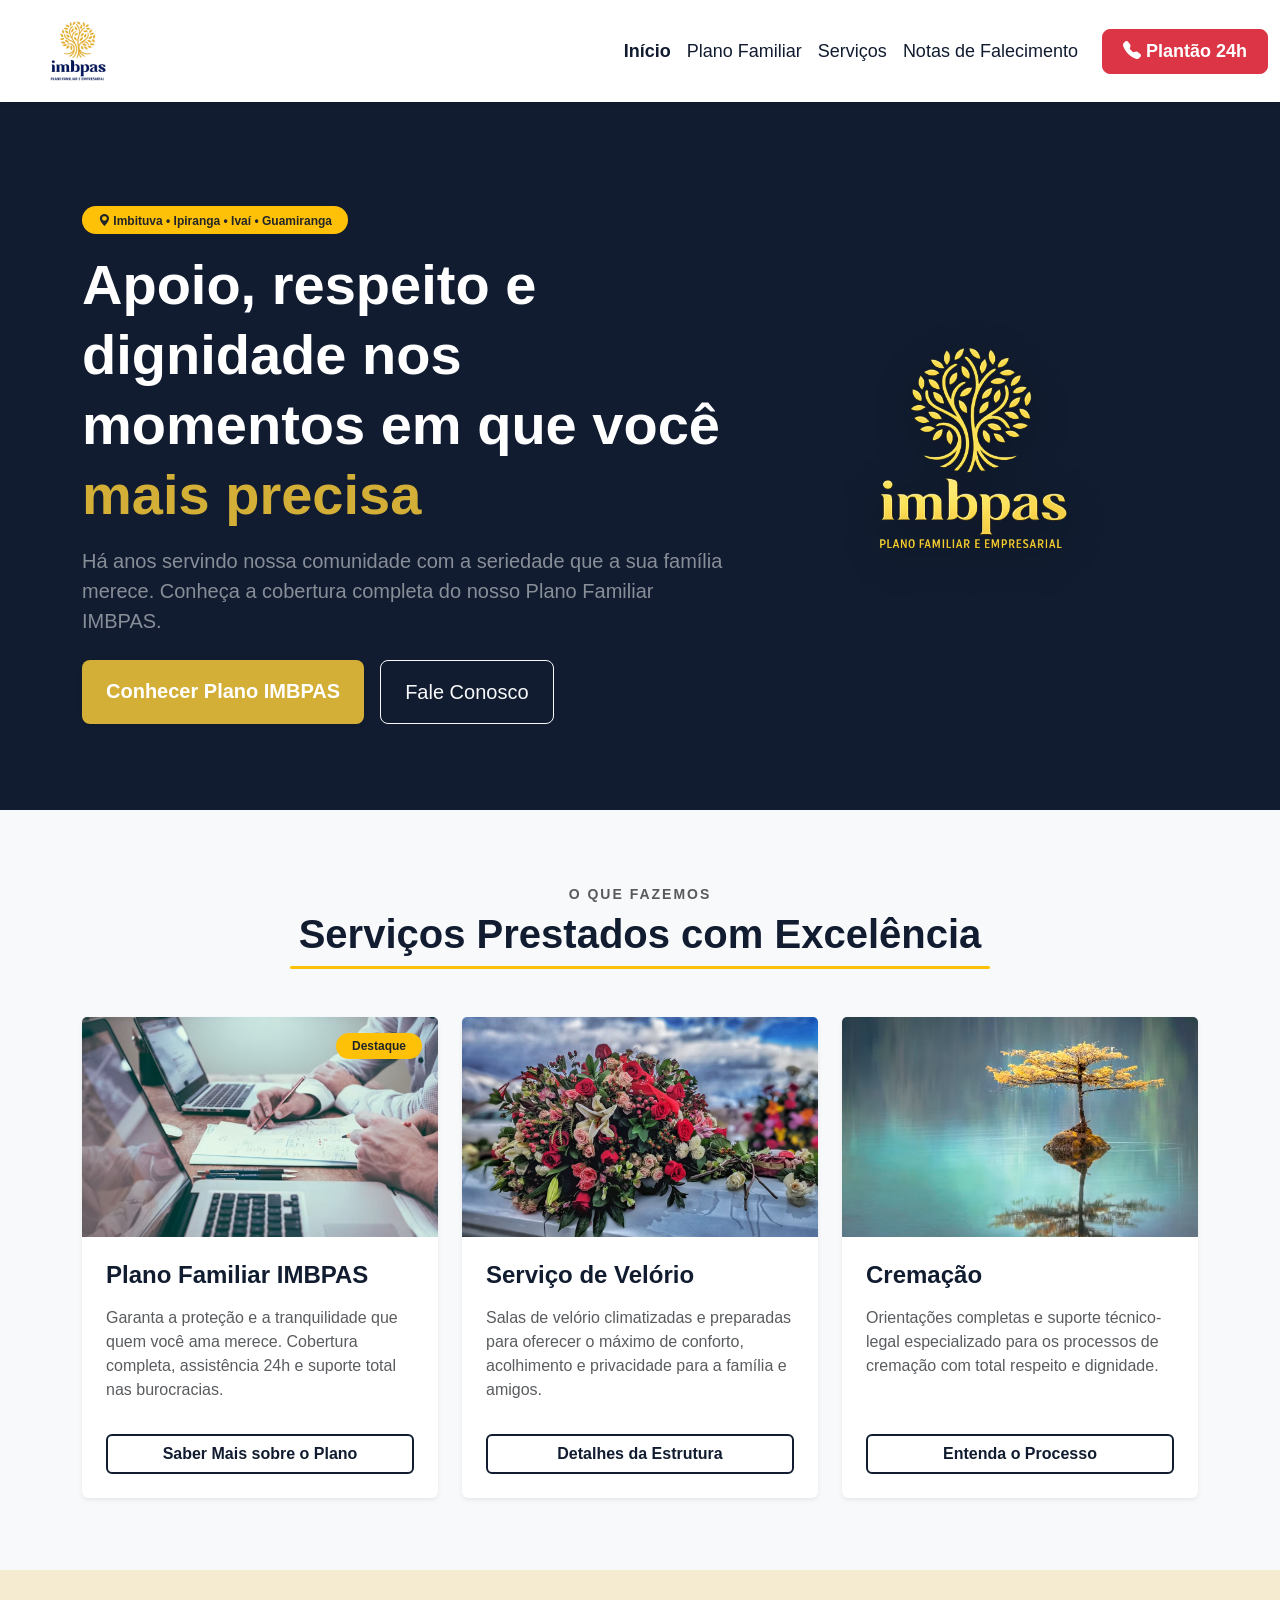
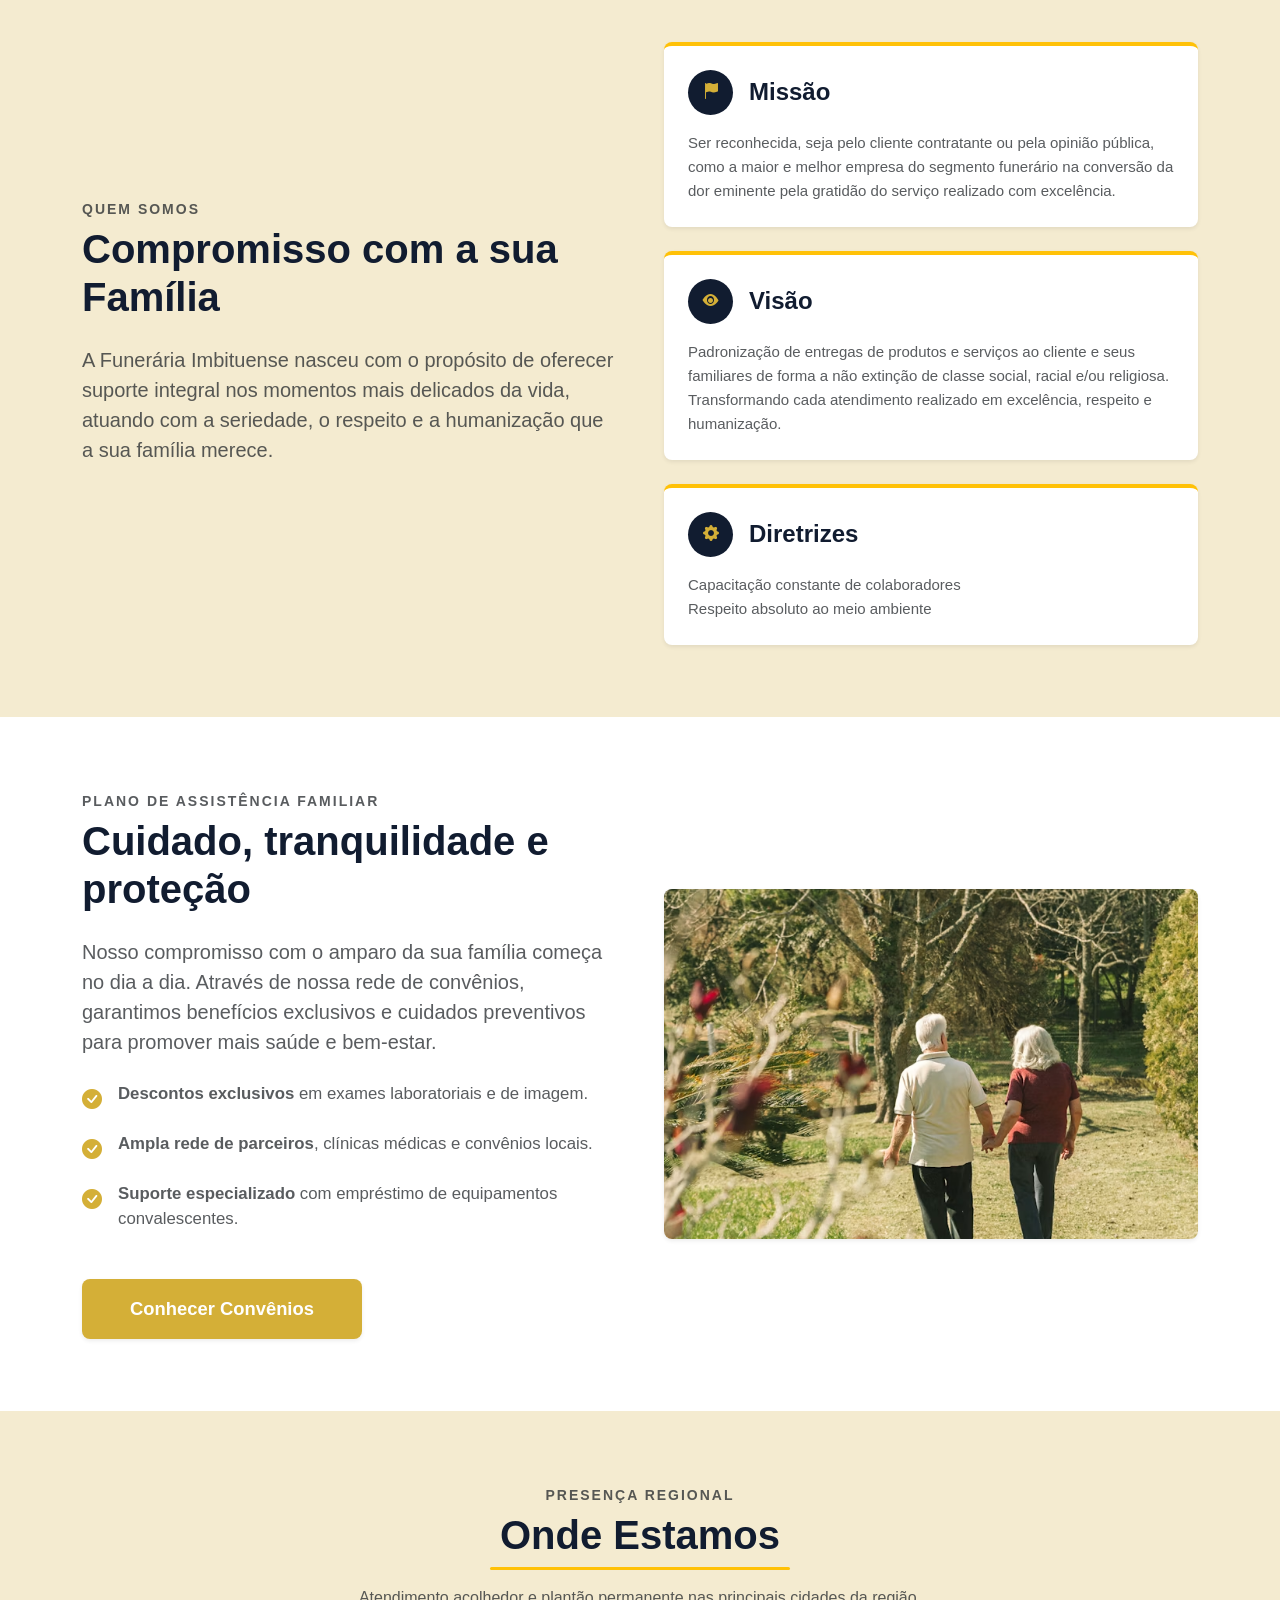
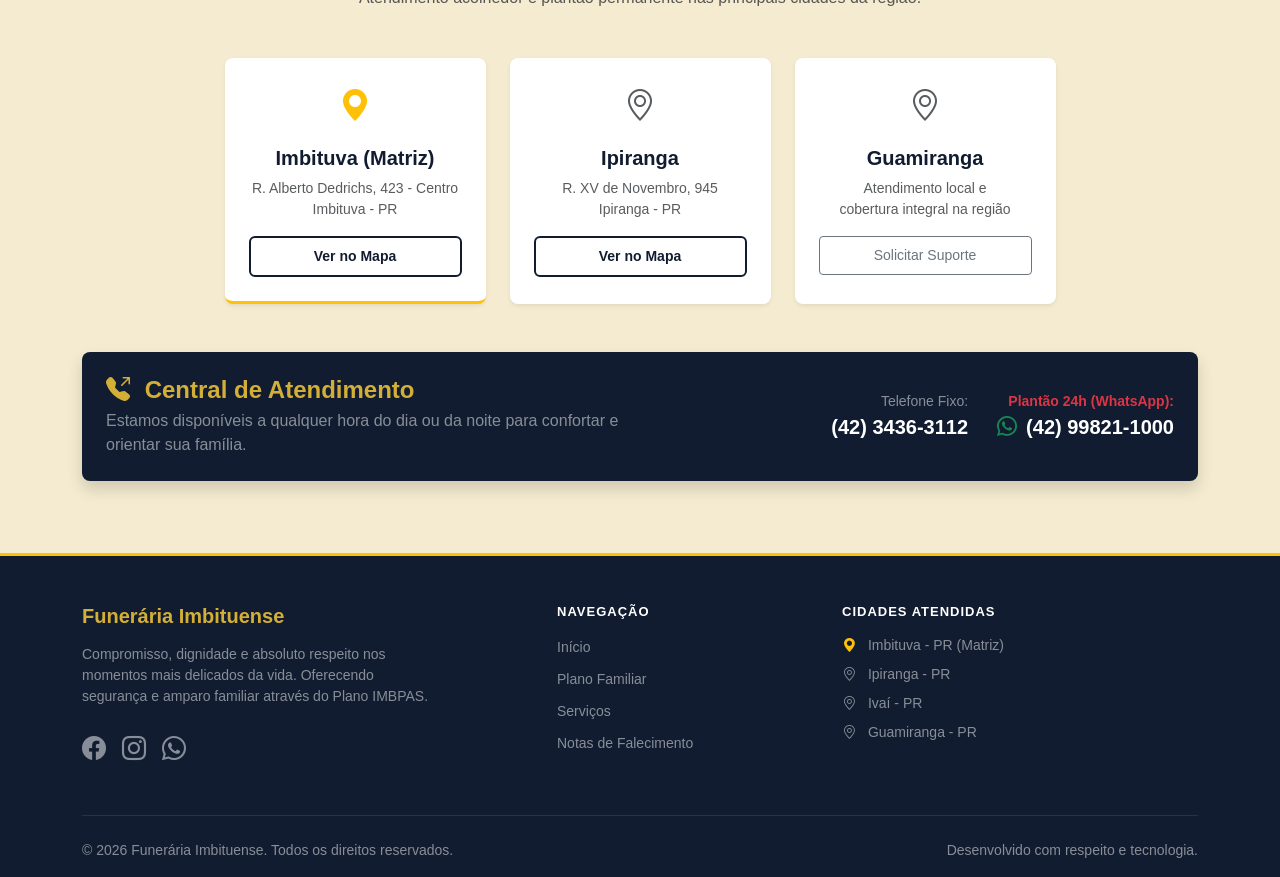
==== index.html @ 651f5da3 "Primeiro commit" ====
<!DOCTYPE html>
<html lang="en">

<head>
    <meta charset="UTF-8">
    <meta name="viewport" content="width=device-width, initial-scale=1.0">
    <title>Plano imbpas</title>
    <link href="https://cdn.jsdelivr.net/npm/bootstrap@5.3.3/dist/css/bootstrap.min.css" rel="stylesheet"
        integrity="sha384-QWTKZyjpPEjISv5WaRU9OFeRpok6YctnYmDr5pNlyT2bRjXh0JMhjY6hW+ALEwIH" crossorigin="anonymous">
    <link rel="stylesheet" href="./src/style.css">
    <link rel="stylesheet" href="https://cdn.jsdelivr.net/npm/bootstrap-icons@1.11.3/font/bootstrap-icons.min.css">
    <link rel="icon" type="image/png" href="./src/img/faviconFI.png">
</head>

<body>
    <header class="cabecalho">
        <nav class="navbar navbar-expand-lg navbar-light bg-white fixed-top shadow-sm py-3">
            <div class="container-fluid">

                <button class="navbar-toggler" type="button" data-bs-toggle="collapse" data-bs-target="#navbarFuneraria"
                    aria-controls="navbarFuneraria" aria-expanded="false" aria-label="Toggle navigation">
                    <span class="navbar-toggler-icon"></span>
                </button>

                <a class="navbar-brand" href="index.html">
                    <img src="./src/img/imbpas no-bg.png" height="60" alt="Logo Funerária">
                </a>

                <div class="collapse navbar-collapse" id="navbarFuneraria">
                    <ul class="navbar-nav ms-auto mb-2 mb-lg-0 align-items-center">
                        <li class="nav-item">
                            <a class="nav-link active fw-bold text-azul" aria-current="page" href="index.html"
                                style="font-size: 18px;">Início</a>
                        </li>
                        <li class="nav-item">
                            <a class="nav-link text-azul" href="plano-familiar.html" style="font-size: 18px;">Plano
                                Familiar</a>
                        </li>
                        <li class="nav-item">
                            <a class="nav-link text-azul" href="#servicos" style="font-size: 18px;">Serviços</a>
                        </li>
                        <li class="nav-item">
                            <a class="nav-link text-azul" href="notas-falecimento.html" style="font-size: 18px;">Notas
                                de Falecimento</a>
                        </li>

                        <li class="nav-item ms-lg-3 mt-2 mt-lg-0">
                            <a class="btn btn-danger fw-bold text-white" href="https://wa.me/5542998211000"
                                target="_blank" style="font-size: 18px; padding: 8px 20px; border-radius: 8px;">
                                <i class="bi bi-telephone-fill"></i> Plantão 24h
                            </a>
                        </li>
                    </ul>
                </div>
            </div>
        </nav>
    </header>
    <section class="position-relative text-white d-flex align-items-center bg-azul-empresa"
        style="min-height: 90vh; padding-top: 120px;">
        <div class="position-absolute w-100 h-100 top-0 start-0"
            style="background: linear-gradient(rgba(17, 28, 48, 0.85), rgba(17, 28, 48, 0.95)), url('./src/img/fundo-hero.jpg') no-repeat center center / cover; z-index: 1;">
        </div>

        <div class="container position-relative py-5" style="z-index: 2;">
            <div class="row align-items-center">
                <div class="col-lg-7 text-center text-lg-start">
                    <span
                        class="badge bg-warning text-dark px-3 py-2 rounded-pill uppercase fw-bold mb-3 tracking-wider">
                        <i class="bi bi-geo-alt-fill"></i> Imbituva • Ipiranga • Ivaí • Guamiranga
                    </span>

                    <h1 class="display-4 fw-bold lh-sm mb-3">
                        Apoio, respeito e dignidade nos momentos em que você <span class="text-dourado">mais
                            precisa</span>
                    </h1>

                    <p class="lead mb-4 text-white-50">
                        Há anos servindo nossa comunidade com a seriedade que a sua família merece. Conheça a cobertura
                        completa do nosso <strong>Plano Familiar IMBPAS</strong>.
                    </p>

                    <div class="d-grid d-sm-flex gap-3 justify-content-center justify-content-lg-start">
                        <a href="plano-familiar.html" class="btn btn-dourado btn-lg px-4 py-3 fw-bold shadow-sm">
                            Conhecer Plano IMBPAS
                        </a>
                        <a href="https://wa.me/554291578396" target="_blank"
                            class="btn btn-outline-light btn-lg px-4 py-3">
                            Fale Conosco
                        </a>
                    </div>
                </div>

                <div class="col-lg-5 d-none d-lg-block text-center">
                    <img src="./src/img/Imbpas dourado.png" class="img-fluid drop-shadow"
                        style="max-height: 450px; filter: drop-shadow(0px 10px 20px rgba(0,0,0,0.3));"
                        alt="Funerária Imbituense Logo">
                </div>
            </div>
        </div>
    </section>

    <section id="servicos" class="py-5 bg-light">
        <div class="container py-4">
            <div class="text-center mb-5">
                <span class="text-uppercase fw-bold text-muted tracking-wider"
                    style="font-size: 14px; letter-spacing: 2px;">O que fazemos</span>
                <h2 class="display-6 fw-bold text-azul mt-1">Serviços Prestados com Excelência</h2>
                <div class="mx-auto bg-warning mt-2"
                    style="width: 100%; max-width: 700px; height: 3px; border-radius: 2px;"></div>
            </div>

            <div class="row row-cols-1 row-cols-md-3 g-4">
                <div class="col">
                    <div class="card h-100 border-0 shadow-sm transition-hover">
                        <div class="position-relative">
                            <img src="./src/img/plano.avif" class="card-img-top" alt="Plano Familiar IMBPAS"
                                style="height: 220px; object-fit: cover;">
                            <span
                                class="position-absolute top-0 end-0 bg-warning text-dark fw-bold px-3 py-1 m-3 rounded-pill"
                                style="font-size: 12px;">Destaque</span>
                        </div>
                        <div class="card-body p-4 d-flex flex-column">
                            <h4 class="card-title fw-bold text-azul mb-3">Plano Familiar IMBPAS</h4>
                            <p class="card-text text-muted flex-grow-1">Garanta a proteção e a tranquilidade que quem
                                você ama merece. Cobertura completa, assistência 24h e suporte total nas burocracias.
                            </p>
                            <a href="plano-familiar.html" class="btn btn-outline-azul w-100 mt-3">Saber Mais sobre o
                                Plano</a>
                        </div>
                    </div>
                </div>

                <div class="col">
                    <div class="card h-100 border-0 shadow-sm transition-hover">
                        <img src="./src/img/funeral.avif" class="card-img-top" alt="Estrutura de Velório"
                            style="height: 220px; object-fit: cover;">
                        <div class="card-body p-4 d-flex flex-column">
                            <h4 class="card-title fw-bold text-azul mb-3">Serviço de Velório</h4>
                            <p class="card-text text-muted flex-grow-1">Salas de velório climatizadas e preparadas para
                                oferecer o máximo de conforto, acolhimento e privacidade para a família e amigos.</p>
                            <a href="https://wa.me/554291578396" class="btn btn-outline-azul w-100 mt-3">Detalhes da
                                Estrutura</a>
                        </div>
                    </div>
                </div>

                <div class="col">
                    <div class="card h-100 border-0 shadow-sm transition-hover">
                        <img src="./src/img/cremação.avif" class="card-img-top" alt="Serviço de Cremação"
                            style="height: 220px; object-fit: cover;">
                        <div class="card-body p-4 d-flex flex-column">
                            <h4 class="card-title fw-bold text-azul mb-3">Cremação</h4>
                            <p class="card-text text-muted flex-grow-1">Orientações completas e suporte técnico-legal
                                especializado para os processos de cremação com total respeito e dignidade.</p>
                            <a href="https://wa.me/554291578396" class="btn btn-outline-azul w-100 mt-3">Entenda o
                                Processo</a>
                        </div>
                    </div>
                </div>
            </div>
        </div>
    </section>

    <section id="sobre" class="py-5" style="background-color: var(--dourado-claro);">
        <div class="container py-4">
            <div class="row align-items-center g-5">

                <div class="col-lg-6">
                    <span class="text-uppercase fw-bold text-muted tracking-wider"
                        style="font-size: 14px; letter-spacing: 2px;">Quem Somos</span>
                    <h2 class="display-6 fw-bold text-azul mt-1 mb-4">Compromisso com a sua Família</h2>
                    <p class="lead text-muted mb-4">
                        A Funerária Imbituense nasceu com o propósito de oferecer suporte integral nos momentos mais
                        delicados da vida, atuando com a seriedade, o respeito e a humanização que a sua família merece.
                    </p>
                    <div class="border-start border-warning border-4 ps-4 my-4">
                    </div>
                </div>

                <div class="col-lg-6">
                    <div class="row g-4">
                        <div class="col-12">
                            <div class="bg-white p-4 rounded-3 shadow-sm border-top border-warning border-4">
                                <div class="d-flex align-items-center mb-3">
                                    <div class="bg-azul-empresa text-white rounded-circle d-flex align-items-center justify-content-center p-2 me-3"
                                        style="width: 45px; height: 45px;">
                                        <i class="bi bi-flag-fill text-dourado"></i>
                                    </div>
                                    <h4 class="fw-bold text-azul mb-0">Missão</h4>
                                </div>
                                <p class="text-muted mb-0" style="font-size: 15px; line-height: 1.6;">
                                    Ser reconhecida, seja pelo cliente contratante ou pela opinião pública, como a maior
                                    e melhor empresa do segmento funerário na conversão da dor eminente pela gratidão do
                                    serviço realizado com excelência.
                                </p>
                            </div>
                        </div>

                        <div class="col-12">
                            <div class="bg-white p-4 rounded-3 shadow-sm border-top border-warning border-4">
                                <div class="d-flex align-items-center mb-3">
                                    <div class="bg-azul-empresa text-white rounded-circle d-flex align-items-center justify-content-center p-2 me-3"
                                        style="width: 45px; height: 45px;">
                                        <i class="bi bi-eye-fill text-dourado"></i>
                                    </div>
                                    <h4 class="fw-bold text-azul mb-0">Visão</h4>
                                </div>
                                <p class="text-muted mb-0" style="font-size: 15px; line-height: 1.6;">
                                    Padronização de entregas de produtos e serviços ao cliente e seus familiares de
                                    forma a não extinção de classe social, racial e/ou religiosa. Transformando cada
                                    atendimento realizado em excelência, respeito e humanização.
                                </p>
                            </div>
                        </div>

                        <div class="col-12">
                            <div class="bg-white p-4 rounded-3 shadow-sm border-top border-warning border-4">
                                <div class="d-flex align-items-center mb-3">
                                    <div class="bg-azul-empresa text-white rounded-circle d-flex align-items-center justify-content-center p-2 me-3"
                                        style="width: 45px; height: 45px;">
                                        <i class="bi bi-gear-fill text-dourado"></i>
                                    </div>
                                    <h4 class="fw-bold text-azul mb-0">Diretrizes</h4>
                                </div>
                                <p class="text-muted mb-0" style="font-size: 15px; line-height: 1.6;">
                                    Capacitação constante de colaboradores<br>
                                    Respeito absoluto ao meio ambiente
                                </p>
                            </div>
                        </div>
                    </div>
                </div>

            </div>
        </div>
    </section>

    <section class="bg-white py-5">
        <div class="container py-4">
            <div class="row align-items-center flex-lg-row-reverse g-5">
                <div class="col-lg-6">
                    <div class="ratio-container shadow-sm">
                        <img src="./src/img/casal idosos.avif"
                            alt="Casal de idosos sorrindo, representando segurança e qualidade de vida">
                    </div>
                </div>

                <div class="col-lg-6">
                    <span class="text-uppercase fw-bold text-muted tracking-wider"
                        style="font-size: 14px; letter-spacing: 2px;">
                        Plano de Assistência Familiar
                    </span>

                    <h2 class="display-6 fw-bold text-azul mt-1 mb-4">
                        Cuidado, tranquilidade e proteção
                    </h2>

                    <p class="lead text-muted mb-4">
                        Nosso compromisso com o amparo da sua família começa no dia a dia. Através de nossa rede de
                        convênios, garantimos benefícios exclusivos e cuidados preventivos para promover mais saúde e
                        bem-estar.
                    </p>

                    <ul class="list-unstyled mb-4">
                        <li class="mb-3 d-flex align-items-start">
                            <i class="bi bi-check-circle-fill me-3 fs-5 text-dourado mt-1"></i>
                            <span class="text-muted" style="font-size: 1.05rem;">
                                <strong>Descontos exclusivos</strong> em exames laboratoriais e de imagem.
                            </span>
                        </li>
                        <li class="mb-3 d-flex align-items-start">
                            <i class="bi bi-check-circle-fill me-3 fs-5 text-dourado mt-1"></i>
                            <span class="text-muted" style="font-size: 1.05rem;">
                                <strong>Ampla rede de parceiros</strong>, clínicas médicas e convênios locais.
                            </span>
                        </li>
                        <li class="mb-0 d-flex align-items-start">
                            <i class="bi bi-check-circle-fill me-3 fs-5 text-dourado mt-1"></i>
                            <span class="text-muted" style="font-size: 1.05rem;">
                                <strong>Suporte especializado</strong> com empréstimo de equipamentos convalescentes.
                            </span>
                        </li>
                    </ul>

                    <a href="./plano-familiar.html" class="btn btn-dourado px-5 py-3 fw-bold shadow-sm mt-4"
                        style="border-radius: 8px; font-size: 1.15rem;">
                        Conhecer Convênios
                    </a>
                </div>

            </div>
        </div>
    </section>


    <section id="onde-estamos" class="py-5" style="background-color: var(--dourado-claro);">
        <div class="container py-4">
            <div class="text-center mb-5">
                <span class="text-uppercase fw-bold text-muted tracking-wider"
                    style="font-size: 14px; letter-spacing: 2px;">Presença Regional</span>
                <h2 class="display-6 fw-bold text-azul mt-1">Onde Estamos</h2>
                <div class="mx-auto bg-warning mt-2"
                    style="width: 100%; max-width: 300px; height: 3px; border-radius: 2px;"></div>
                <p class="text-muted mt-3">Atendimento acolhedor e plantão permanente nas principais cidades da região.
                </p>
            </div>

            <div class="row g-4 justify-content-center">
                <div class="col-md-6 col-lg-3">
                    <div
                        class="bg-white p-4 rounded-3 shadow-sm h-100 text-center border-bottom border-warning border-3">
                        <div class="text-azul mb-3" style="font-size: 2rem;">
                            <i class="bi bi-geo-alt-fill text-warning"></i>
                        </div>
                        <h5 class="fw-bold text-azul mb-2">Imbituva (Matriz)</h5>
                        <p class="text-muted small mb-3">R. Alberto Dedrichs, 423 - Centro<br>Imbituva - PR</p>
                        <a href="https://maps.app.goo.gl/KSjFoHEyyzAQ5YDz7" target="_blank"
                            class="btn btn-sm btn-outline-azul py-2 px-3 w-100" style="font-size: 14px;">Ver no Mapa</a>
                    </div>
                </div>

                <div class="col-md-6 col-lg-3">
                    <div class="bg-white p-4 rounded-3 shadow-sm h-100 text-center">
                        <div class="text-azul mb-3" style="font-size: 2rem;">
                            <i class="bi bi-geo-alt text-muted"></i>
                        </div>
                        <h5 class="fw-bold text-azul mb-2">Ipiranga</h5>
                        <p class="text-muted small mb-3">R. XV de Novembro, 945<br>Ipiranga - PR</p>
                        <a href="https://maps.app.goo.gl/cy3KSYg4K1B2QPp97" target="_blank"
                            class="btn btn-sm btn-outline-azul py-2 px-3 w-100" style="font-size: 14px;">Ver no Mapa</a>
                    </div>
                </div>

                <div class="col-md-6 col-lg-3">
                    <div class="bg-white p-4 rounded-3 shadow-sm h-100 text-center">
                        <div class="text-azul mb-3" style="font-size: 2rem;">
                            <i class="bi bi-geo-alt text-muted"></i>
                        </div>
                        <h5 class="fw-bold text-azul mb-2">Guamiranga</h5>
                        <p class="text-muted small mb-3">Atendimento local e<br>cobertura integral na região</p>
                        <a href="https://wa.me/5542998211000" target="_blank"
                            class="btn btn-sm btn-outline-secondary py-2 px-3 w-100" style="font-size: 14px;">Solicitar
                            Suporte</a>
                    </div>
                </div>
            </div>

            <div class="bg-azul-empresa text-white p-4 rounded-3 shadow mt-5">
                <div class="row align-items-center text-center text-md-start g-3">
                    <div class="col-md-6">
                        <h4 class="fw-bold text-dourado mb-1"><i class="bi bi-telephone-outbound-fill me-2"></i> Central
                            de Atendimento</h4>
                        <p class="text-white-50 mb-0">Estamos disponíveis a qualquer hora do dia ou da noite para
                            confortar e orientar sua família.</p>
                    </div>
                    <div class="col-md-6 text-md-end">
                        <div class="d-inline-block me-md-4 mb-3 mb-md-0">
                            <span class="small d-block text-white-50">Telefone Fixo:</span>
                            <a href="tel:4234363112" class="text-white fw-bold text-decoration-none fs-5">(42)
                                3436-3112</a>
                        </div>
                        <div class="d-inline-block">
                            <span class="small d-block text-danger fw-bold">Plantão 24h (WhatsApp):</span>
                            <a href="https://wa.me/5542998211000" target="_blank"
                                class="text-white fw-bold text-decoration-none fs-5">
                                <i class="bi bi-whatsapp text-success me-1"></i> (42) 99821-1000
                            </a>
                        </div>
                    </div>
                </div>
            </div>
        </div>
    </section>

    <footer class="bg-azul-empresa text-white pt-5 pb-3 border-top border-warning border-3">
        <div class="container">
            <div class="row g-4">
                <div class="col-lg-4 text-center text-lg-start">
                    <h5 class="fw-bold text-dourado mb-3">Funerária Imbituense</h5>
                    <p class="text-white-50 small mb-4">
                        Compromisso, dignidade e absoluto respeito nos momentos mais delicados da vida. Oferecendo
                        segurança e amparo familiar através do Plano IMBPAS.
                    </p>
                    <div class="fs-4 d-flex gap-3 justify-content-center justify-content-lg-start">
                        <a href="#" class="text-white-50 hover-dourado"><i class="bi bi-facebook"></i></a>
                        <a href="#" class="text-white-50 hover-dourado"><i class="bi bi-instagram"></i></a>
                        <a href="https://wa.me/5542998211000" target="_blank" class="text-white-50 hover-dourado"><i
                                class="bi bi-whatsapp"></i></a>
                    </div>
                </div>

                <div class="col-6 col-lg-3 offset-lg-1">
                    <h6 class="fw-bold text-white mb-3 text-uppercase tracking-wider"
                        style="font-size: 13px; letter-spacing: 1px;">Navegação</h6>
                    <ul class="list-unstyled mb-0">
                        <li class="mb-2"><a href="index.html"
                                class="text-white-50 text-decoration-none hover-dourado small">Início</a></li>
                        <li class="mb-2"><a href="plano-familiar.html"
                                class="text-white-50 text-decoration-none hover-dourado small">Plano Familiar</a></li>
                        <li class="mb-2"><a href="servicos.html"
                                class="text-white-50 text-decoration-none hover-dourado small">Serviços</a></li>
                        <li class="mb-2"><a href="notas-falecimento.html"
                                class="text-white-50 text-decoration-none hover-dourado small">Notas de Falecimento</a>
                        </li>
                    </ul>
                </div>

                <div class="col-6 col-lg-4">
                    <h6 class="fw-bold text-white mb-3 text-uppercase tracking-wider"
                        style="font-size: 13px; letter-spacing: 1px;">Cidades Atendidas</h6>
                    <ul class="list-unstyled mb-0 text-white-50 small">
                        <li class="mb-2"><i class="bi bi-geo-alt-fill me-2 text-warning"></i> Imbituva - PR (Matriz)
                        </li>
                        <li class="mb-2"><i class="bi bi-geo-alt me-2 text-white-50"></i> Ipiranga - PR</li>
                        <li class="mb-2"><i class="bi bi-geo-alt me-2 text-white-50"></i> Ivaí - PR</li>
                        <li class="mb-2"><i class="bi bi-geo-alt me-2 text-white-50"></i> Guamiranga - PR</li>
                    </ul>
                </div>
            </div>

            <hr class="mt-5 mb-4 border-secondary opacity-25">

            <div class="row align-items-center text-center text-md-start">
                <div class="col-md-6 text-white-50 small mb-2 mb-md-0">
                    &copy; 2026 Funerária Imbituense. Todos os direitos reservados.
                </div>
                <div class="col-md-6 text-md-end text-white-50 small">
                    Desenvolvido com respeito e tecnologia.
                </div>
            </div>
        </div>
    </footer>
    <script src="https://cdn.jsdelivr.net/npm/bootstrap@5.3.3/dist/js/bootstrap.bundle.min.js"
        integrity="sha384-YvpcrYf0tY3lHB60NNkmXc5s9fDVZLESaAA55NDzOxhy9GkcIdslK1eN7N6jIeHz"
        crossorigin="anonymous"></script>
</body>
</body>

</html>
---- src/style.css ----
:root {
    --azul-principal: #111c30;   /* Azul escuro corporativo da logo */
    --dourado: #d4af37;          /* Dourado da árvore da logo */
    --dourado-claro: #f4ebd0;    /* Tom de fundo suave para seções */
    --vermelho-plantao: #dc3545;  /* Alerta para o Plantão 24h */
    --texto-escuro: #2b2b2b;
}

/* Customizações rápidas para alinhar com o Bootstrap */
body {
    font-family: 'Helvetica Neue', Helvetica, Arial, sans-serif;
    color: var(--texto-escuro);
}

.bg-azul-empresa {
    background-color: var(--azul-principal) !important;
}

.text-dourado {
    color: var(--dourado) !important;
}

.btn-dourado {
    background-color: var(--dourado);
    color: #fff;
    border: none;
    transition: all 0.3s ease;
}

.btn-dourado:hover {
    background-color: #bfa030;
    color: #fff;
}

.text-azul {
    color: var(--azul-principal) !important;
}
.navbar-nav .nav-link:hover {
    color: var(--dourado) !important;
}

.transition-hover {
    transition: transform 0.3s ease, box-shadow 0.3s ease;
}

.transition-hover:hover {
    transform: translateY(-5px);
    box-shadow: 0 10px 20px rgba(0, 0, 0, 0.1) !important;
}

.btn-outline-azul {
    color: var(--azul-principal);
    border: 2px solid var(--azul-principal);
    background-color: transparent;
    font-weight: bold;
    border-radius: 6px;
    transition: all 0.3s ease;
}

.btn-outline-azul:hover {
    background-color: var(--azul-principal);
    color: #ffffff !important;
    border-color: var(--azul-principal);
}

.img-convenio-wrapper {
    padding: 15px;
    background-color: #ffffff;
    border-radius: 8px;
    display: flex;
    align-items: center;
    justify-content: center;
    height: 100px;
}

.img-convenio {
    max-height: 70px;
    object-fit: contain;
    filter: grayscale(20%);
    opacity: 0.75;
    transition: all 0.3s ease;
}

.img-convenio:hover {
    filter: grayscale(0%);
    opacity: 1;
    transform: scale(1.05);
}

.hover-dourado {
    transition: color 0.2s ease;
}

.hover-dourado:hover {
    color: var(--dourado) !important;
}

.ratio-container {
    width: 100%;
    height: 350px; /* Ajuste essa altura conforme seu gosto */
    overflow: hidden;
    border-radius: 0.5rem; /* Para acompanhar o rounded-3 do Bootstrap */
}

.ratio-container img {
    width: 100%;
    height: 100%;
    object-fit: cover; /* Isso é o que faz a mágica de preencher sem esticar */
    object-position: center; /* Garante que o centro da foto fique visível */
}
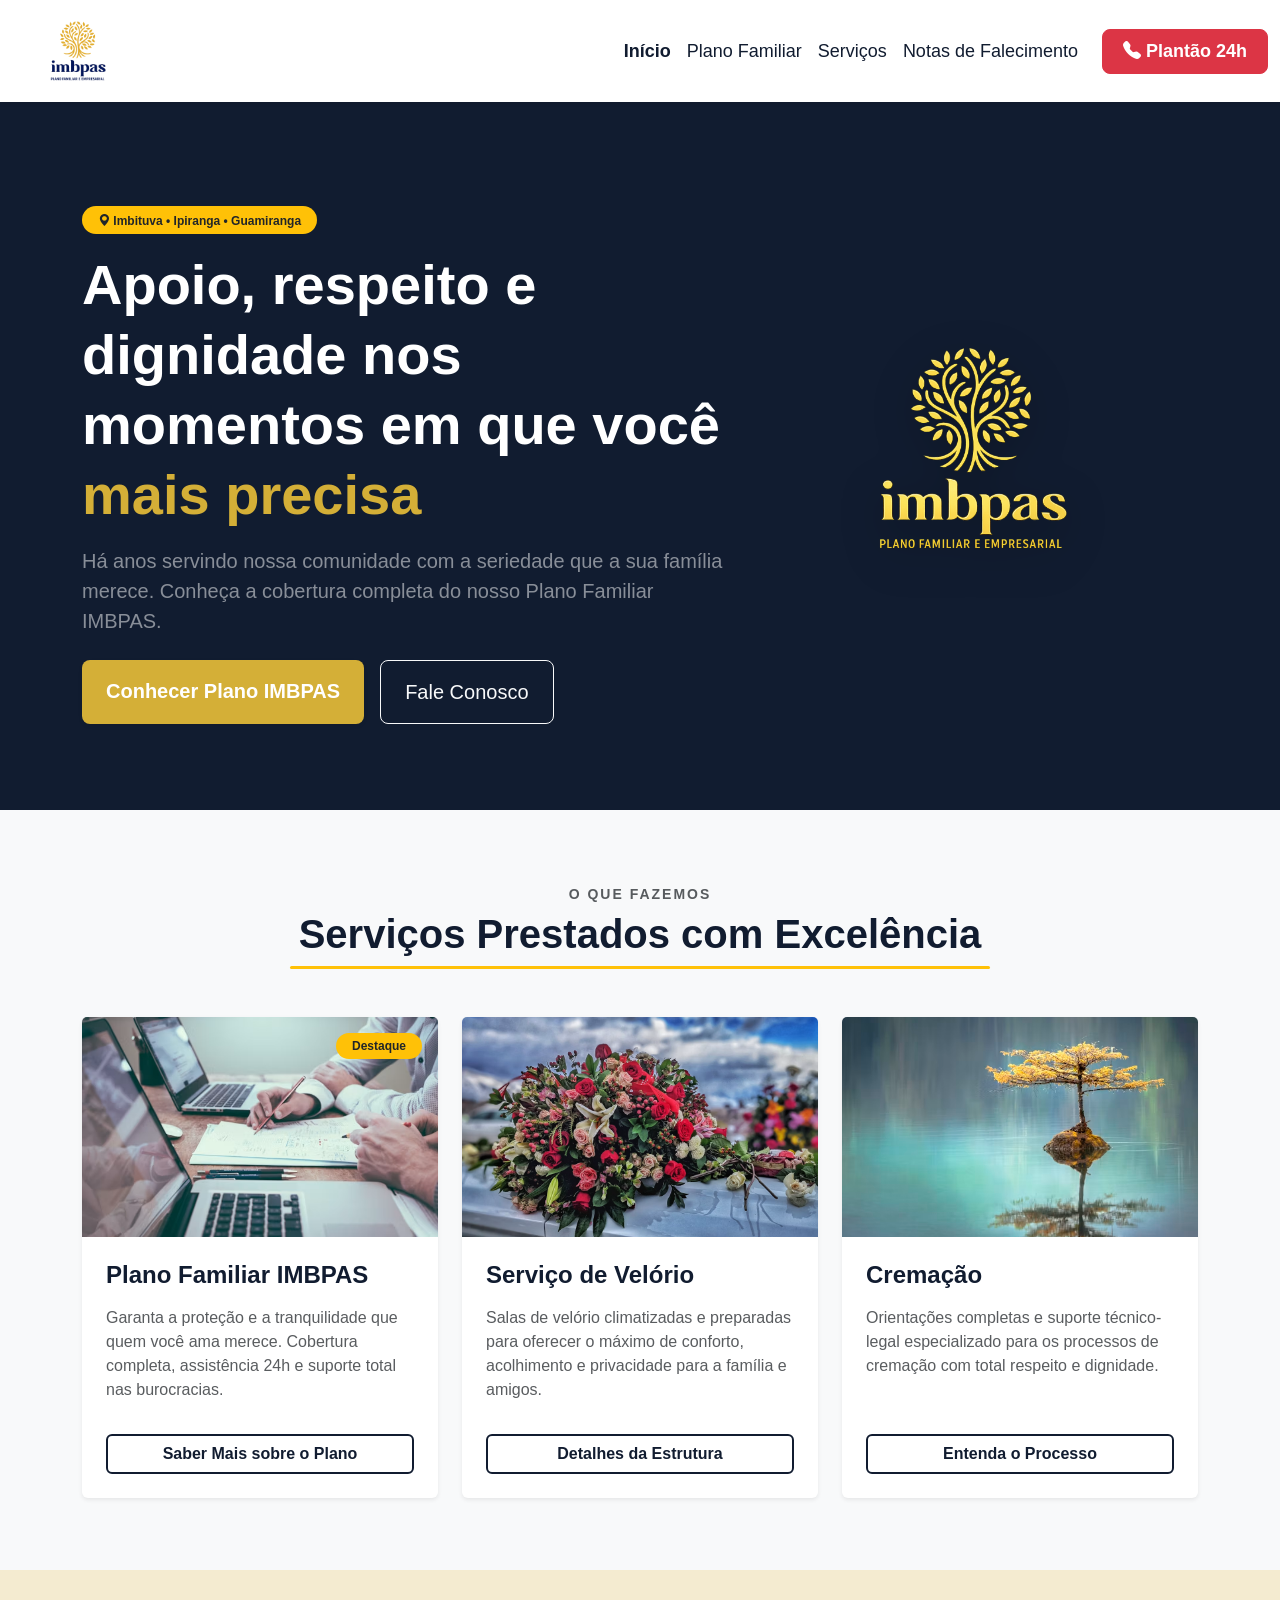
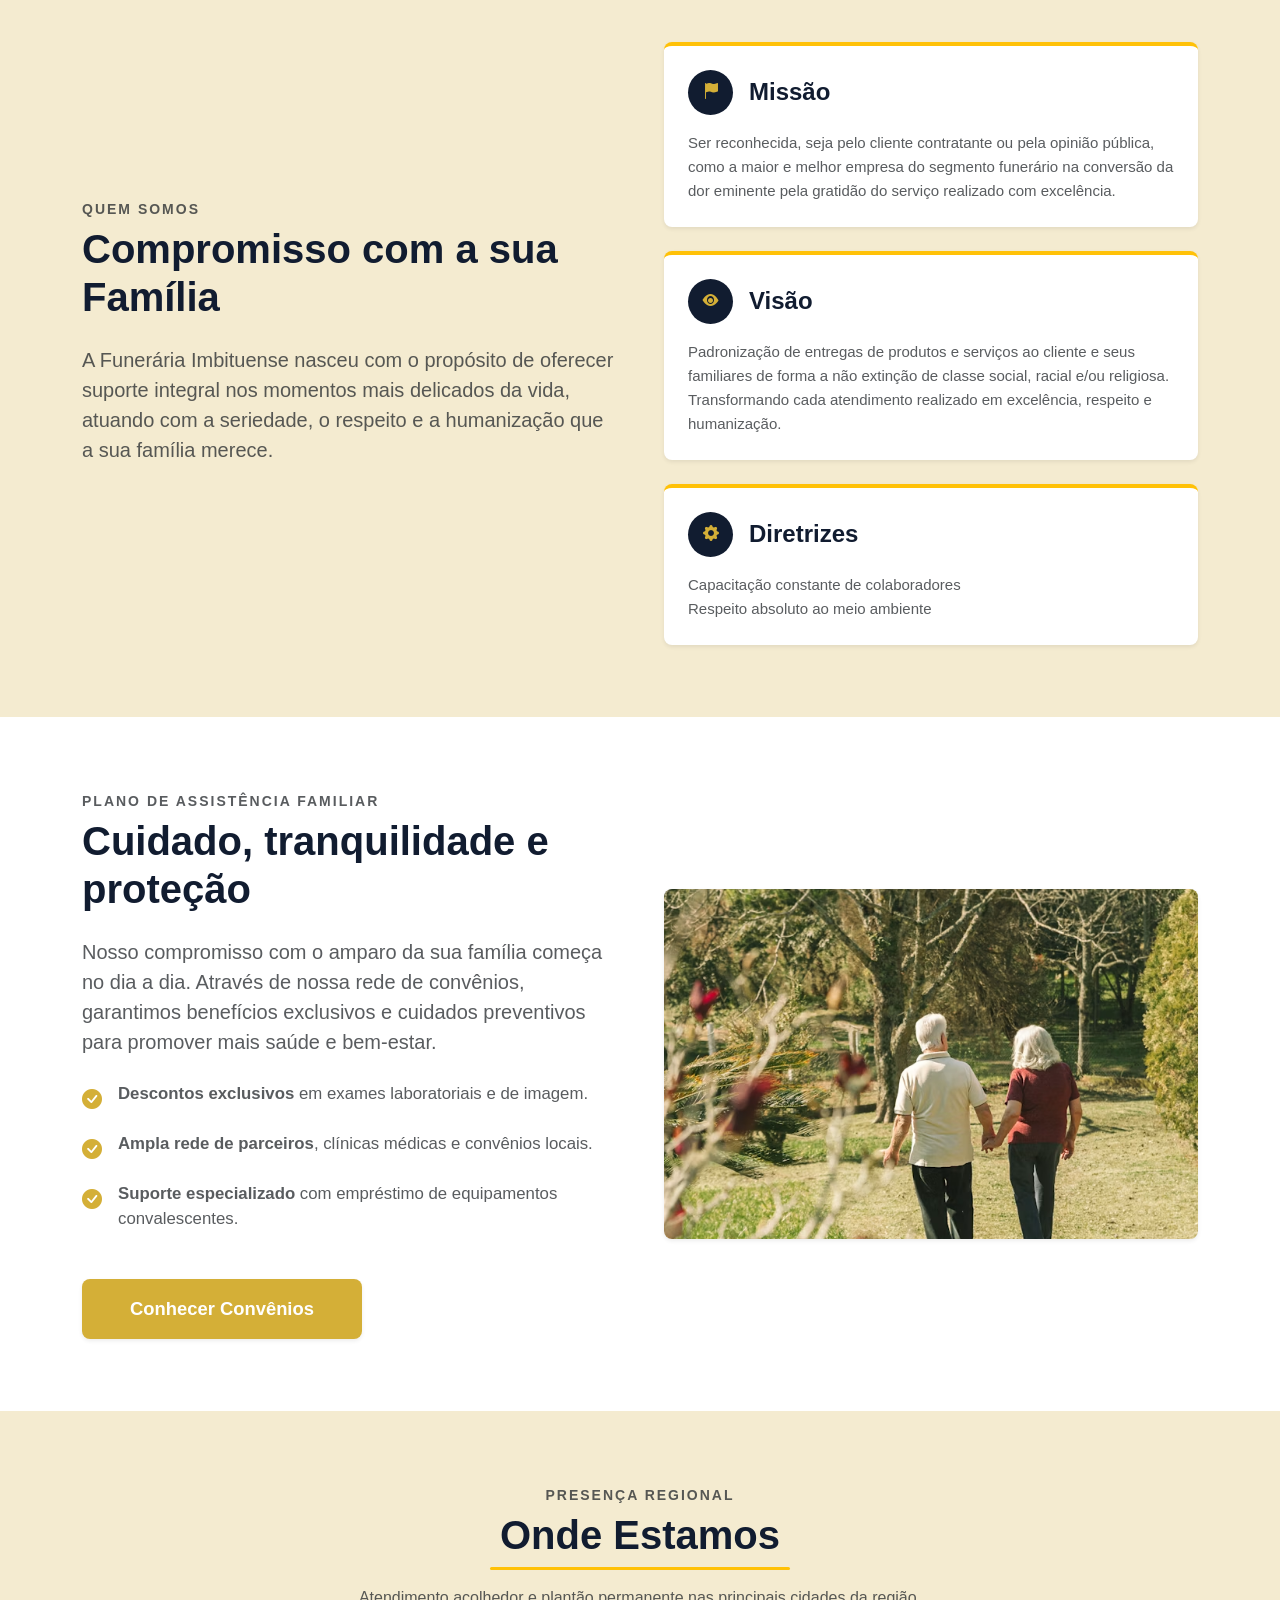
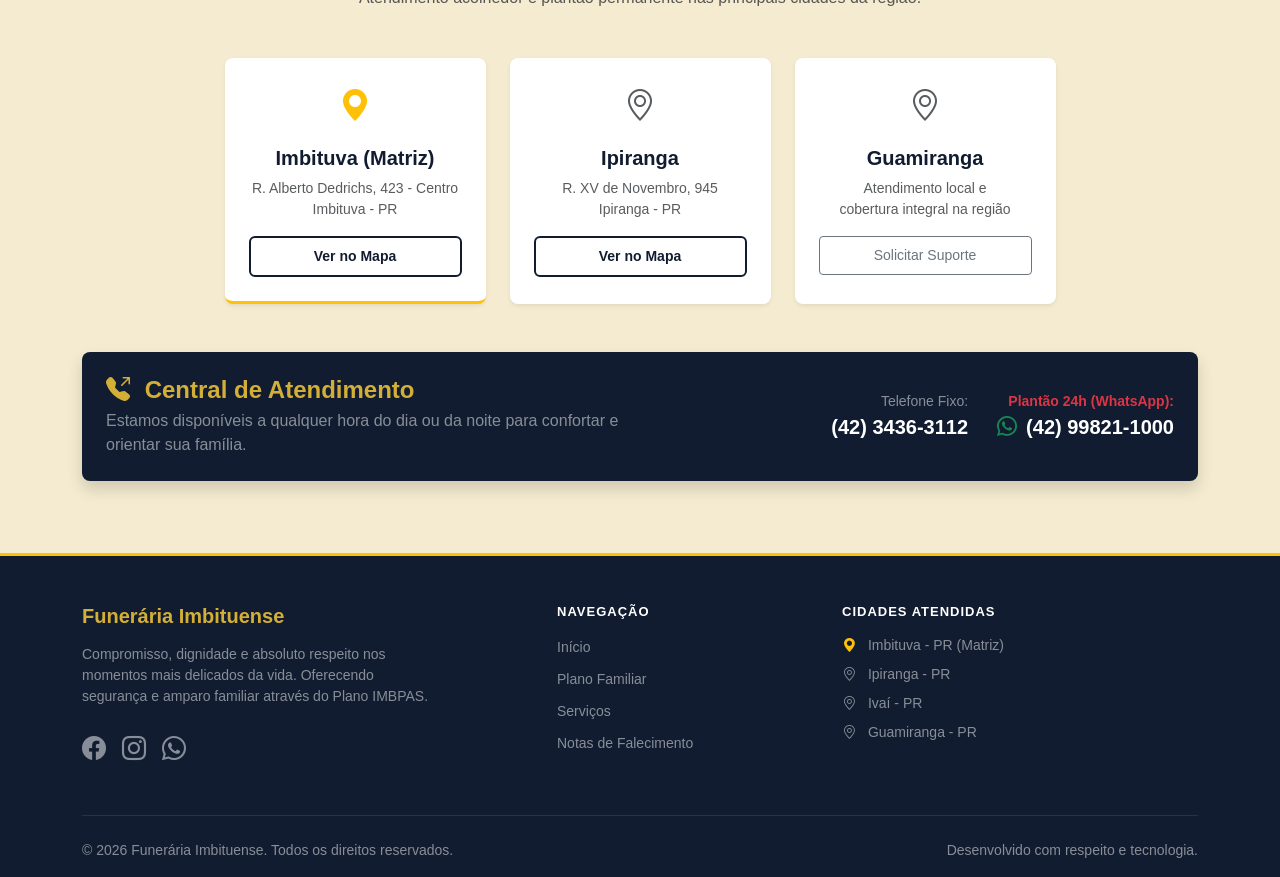
==== commit 5484865b: "Corrigindo informação" ====
--- a/index.html
+++ b/index.html
@@ -66,7 +66,7 @@
                 <div class="col-lg-7 text-center text-lg-start">
                     <span
                         class="badge bg-warning text-dark px-3 py-2 rounded-pill uppercase fw-bold mb-3 tracking-wider">
-                        <i class="bi bi-geo-alt-fill"></i> Imbituva • Ipiranga • Ivaí • Guamiranga
+                        <i class="bi bi-geo-alt-fill"></i> Imbituva • Ipiranga • Guamiranga
                     </span>
 
                     <h1 class="display-4 fw-bold lh-sm mb-3">
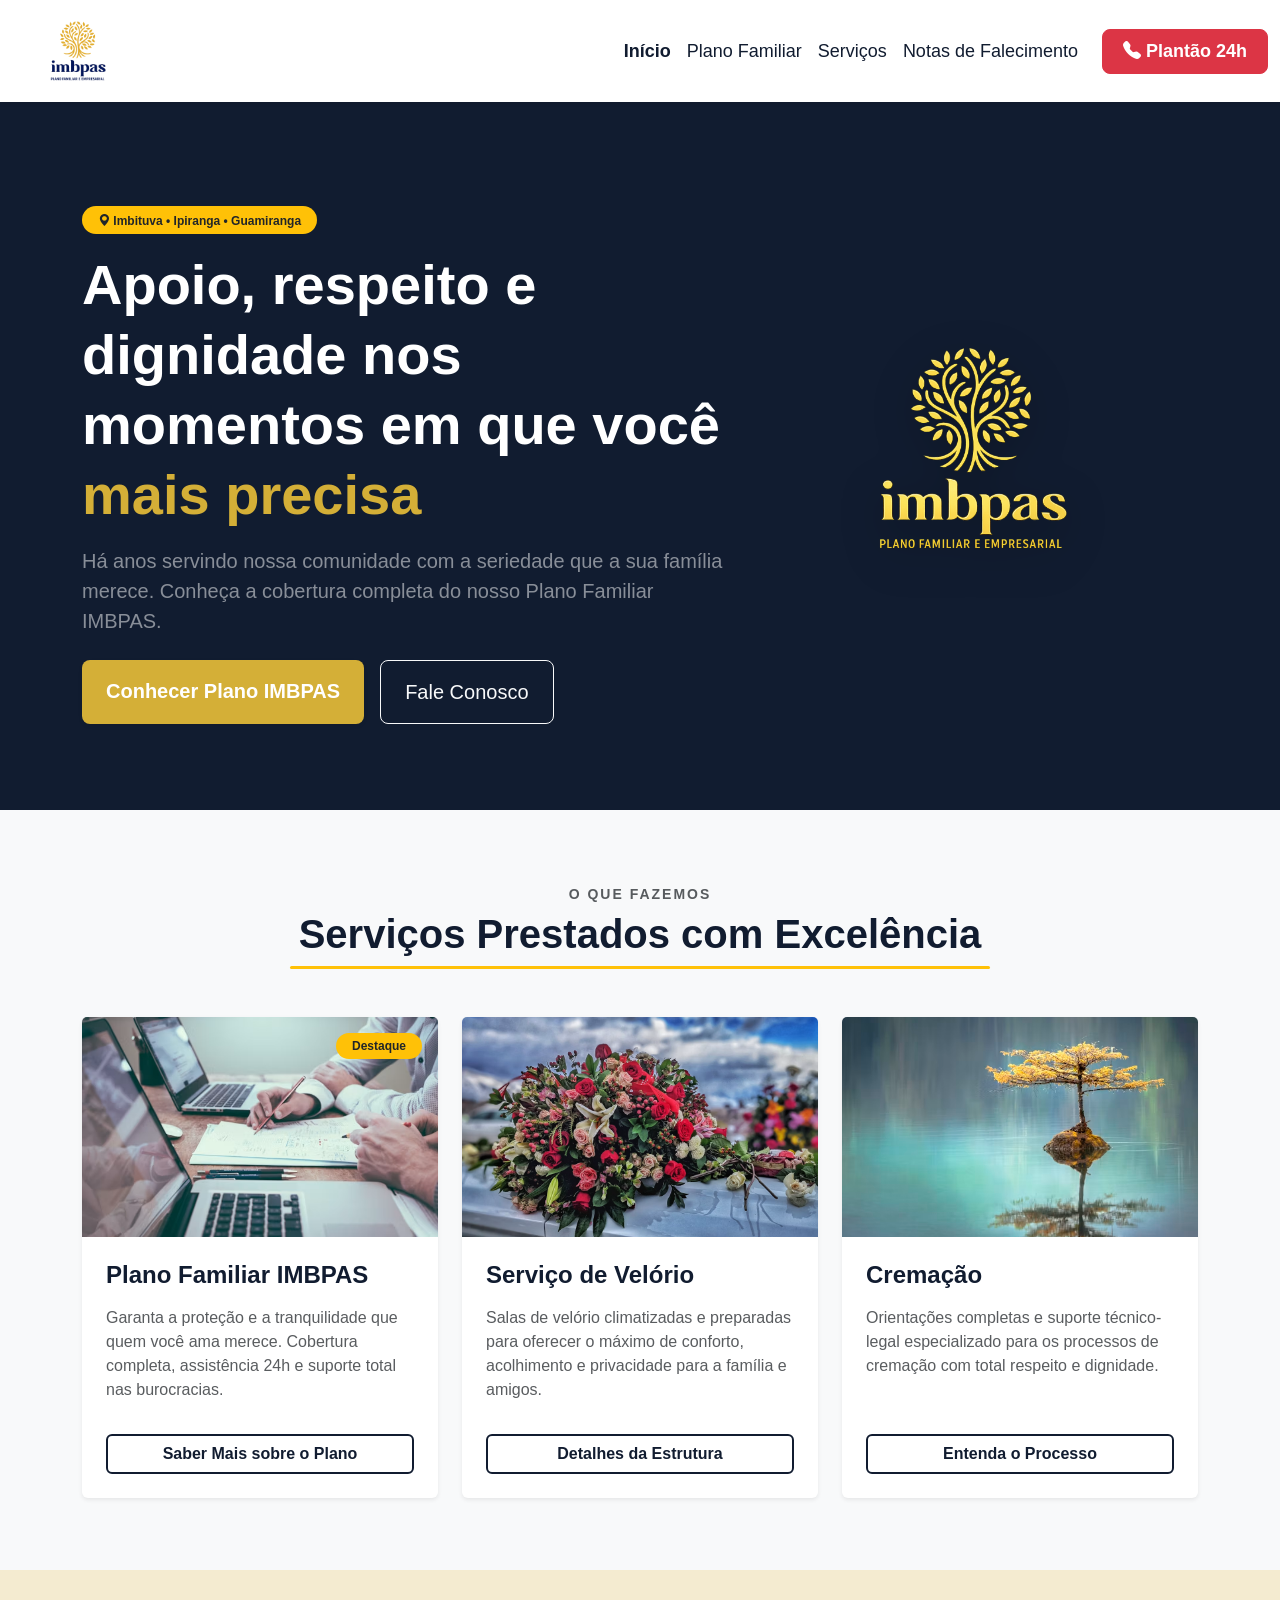
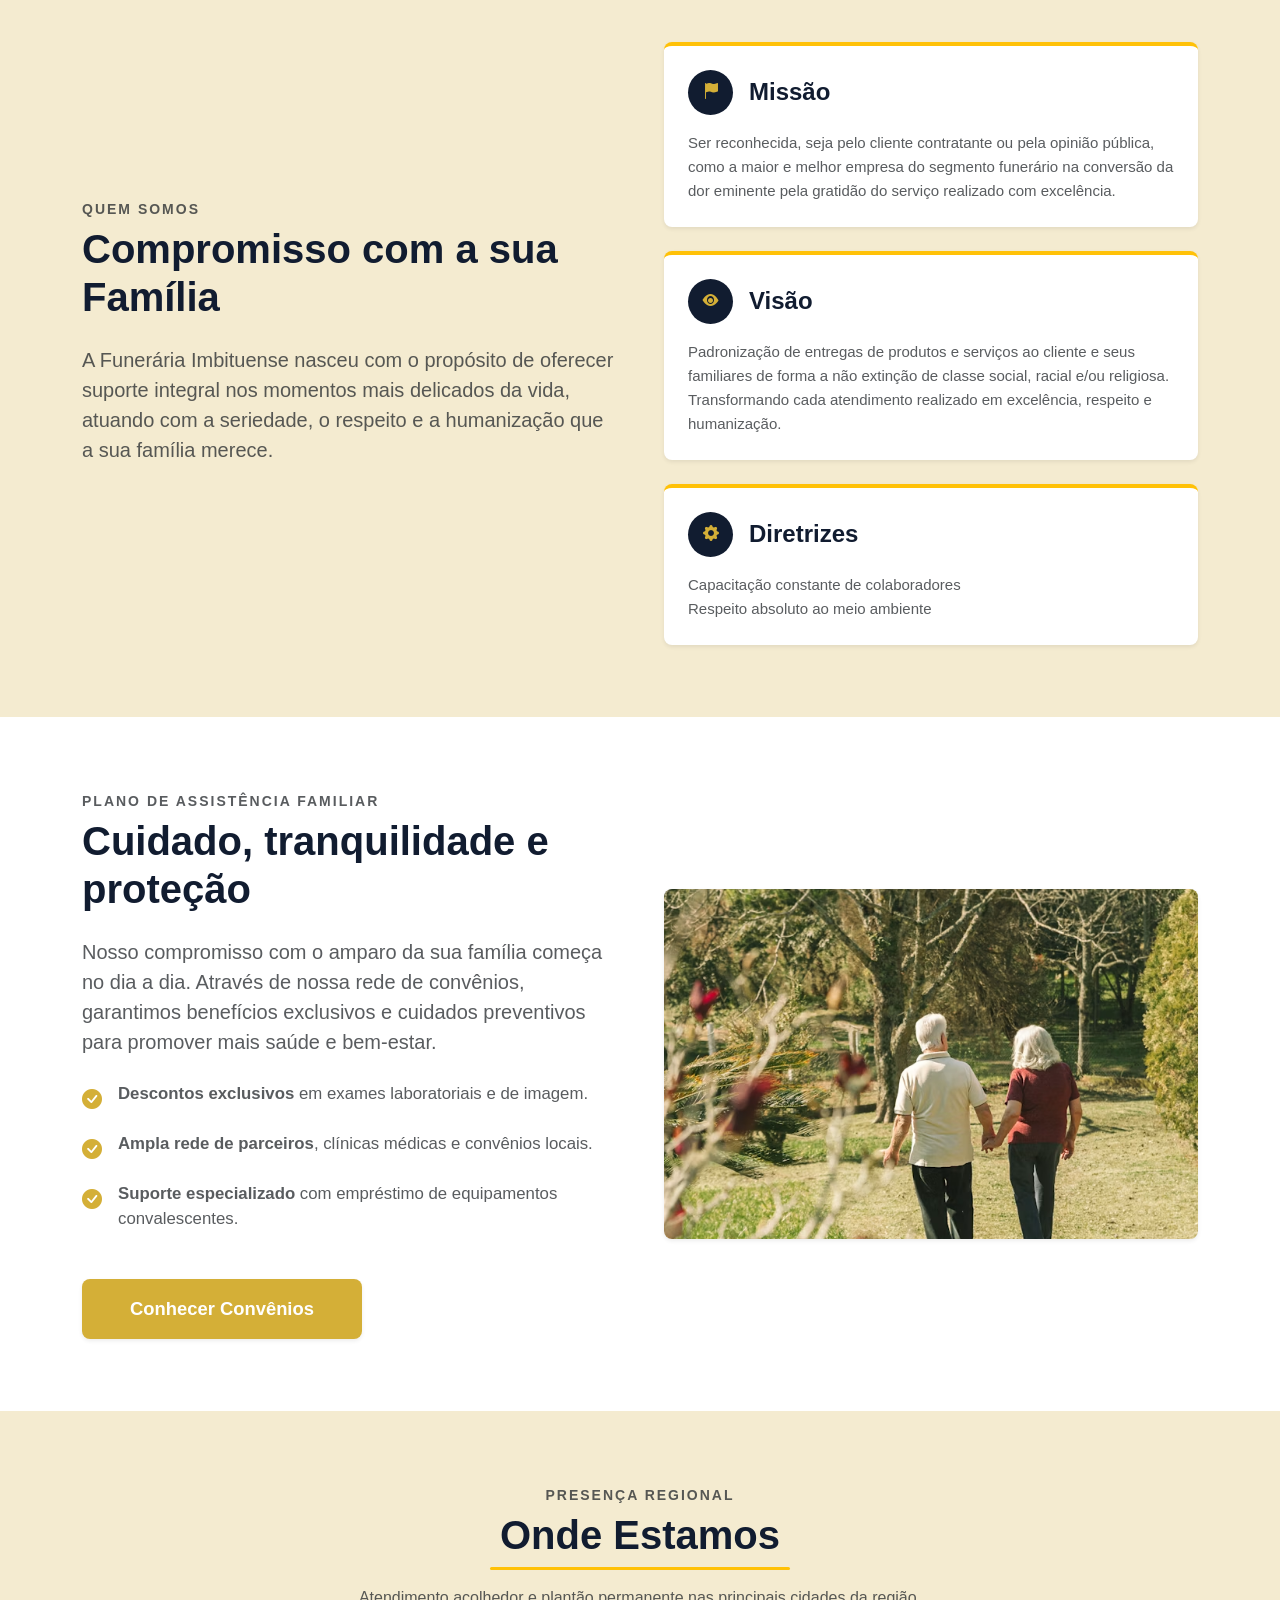
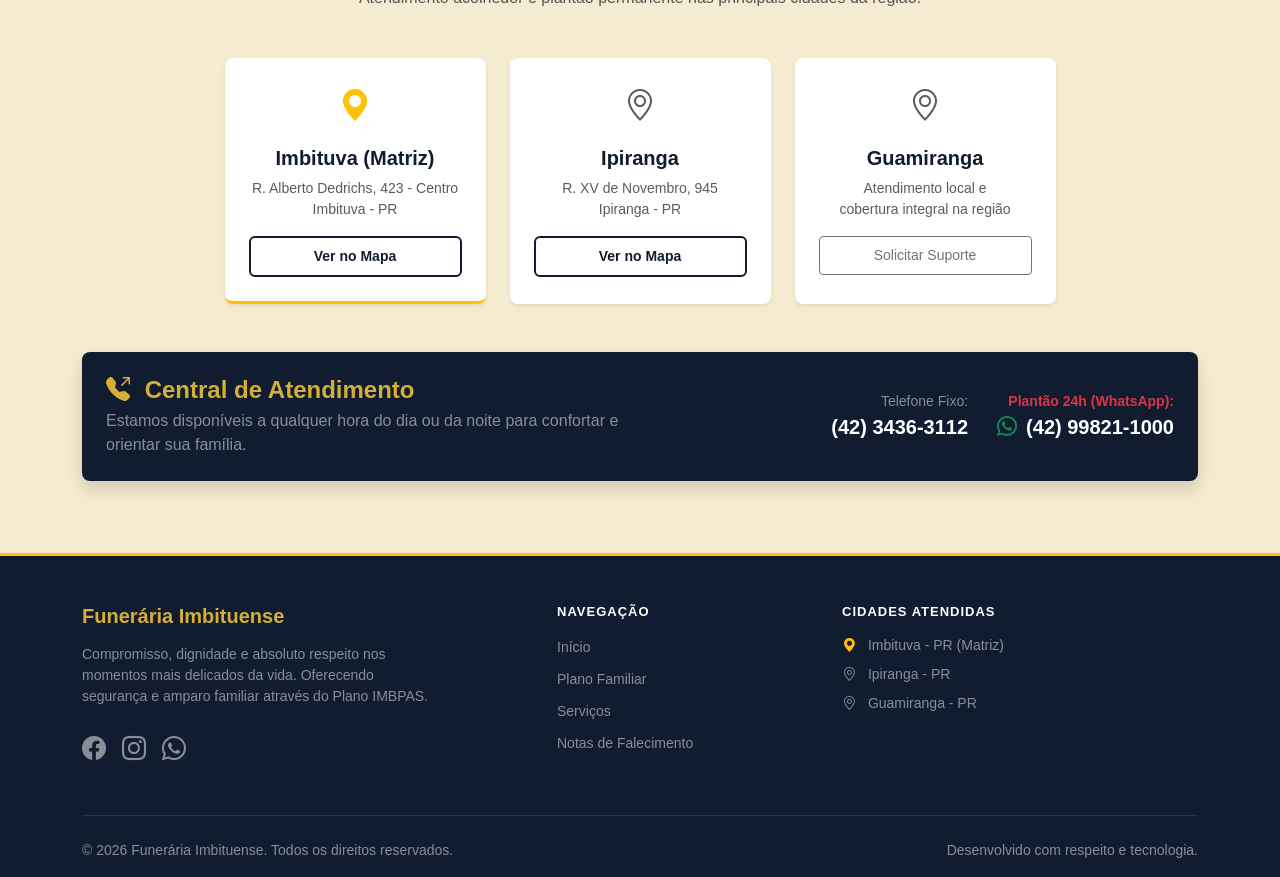
==== commit 853c5ce2: "Corrigindo números e footer" ====
--- a/index.html
+++ b/index.html
@@ -412,7 +412,6 @@
                         <li class="mb-2"><i class="bi bi-geo-alt-fill me-2 text-warning"></i> Imbituva - PR (Matriz)
                         </li>
                         <li class="mb-2"><i class="bi bi-geo-alt me-2 text-white-50"></i> Ipiranga - PR</li>
-                        <li class="mb-2"><i class="bi bi-geo-alt me-2 text-white-50"></i> Ivaí - PR</li>
                         <li class="mb-2"><i class="bi bi-geo-alt me-2 text-white-50"></i> Guamiranga - PR</li>
                     </ul>
                 </div>
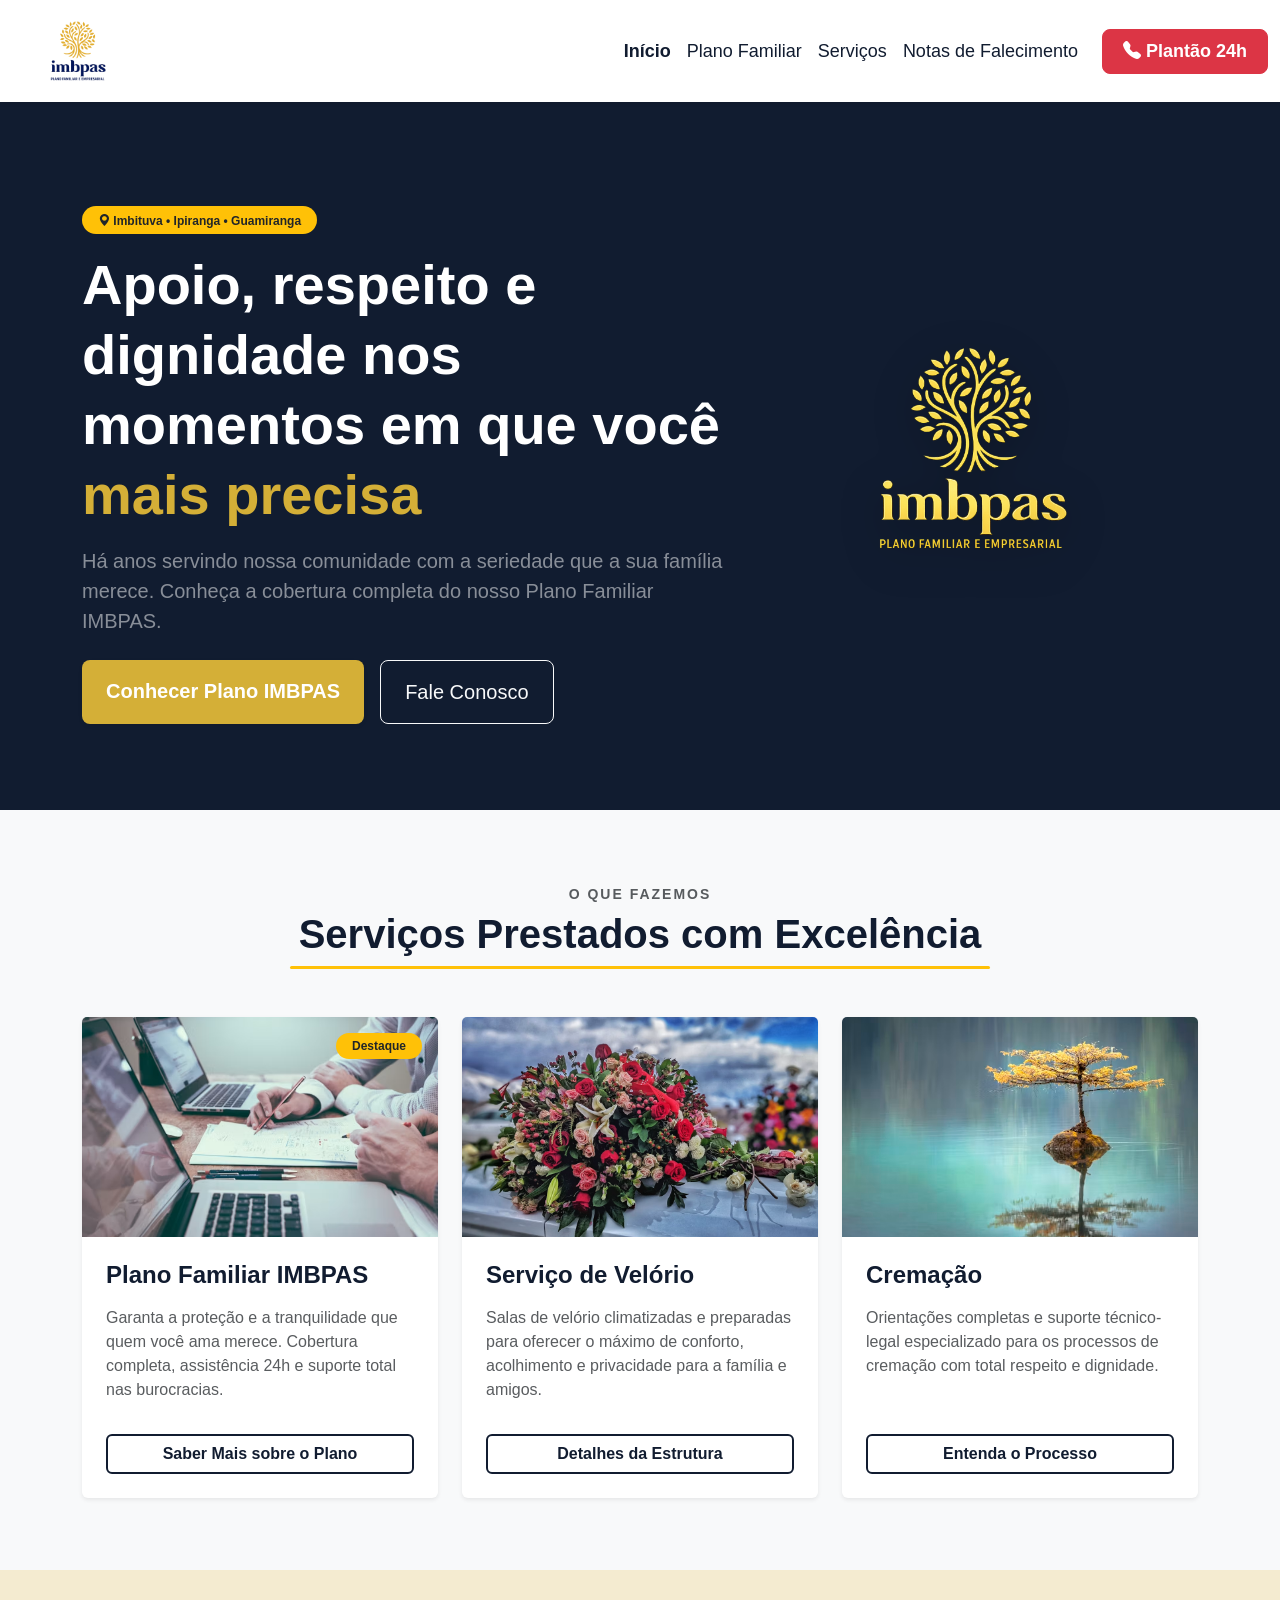
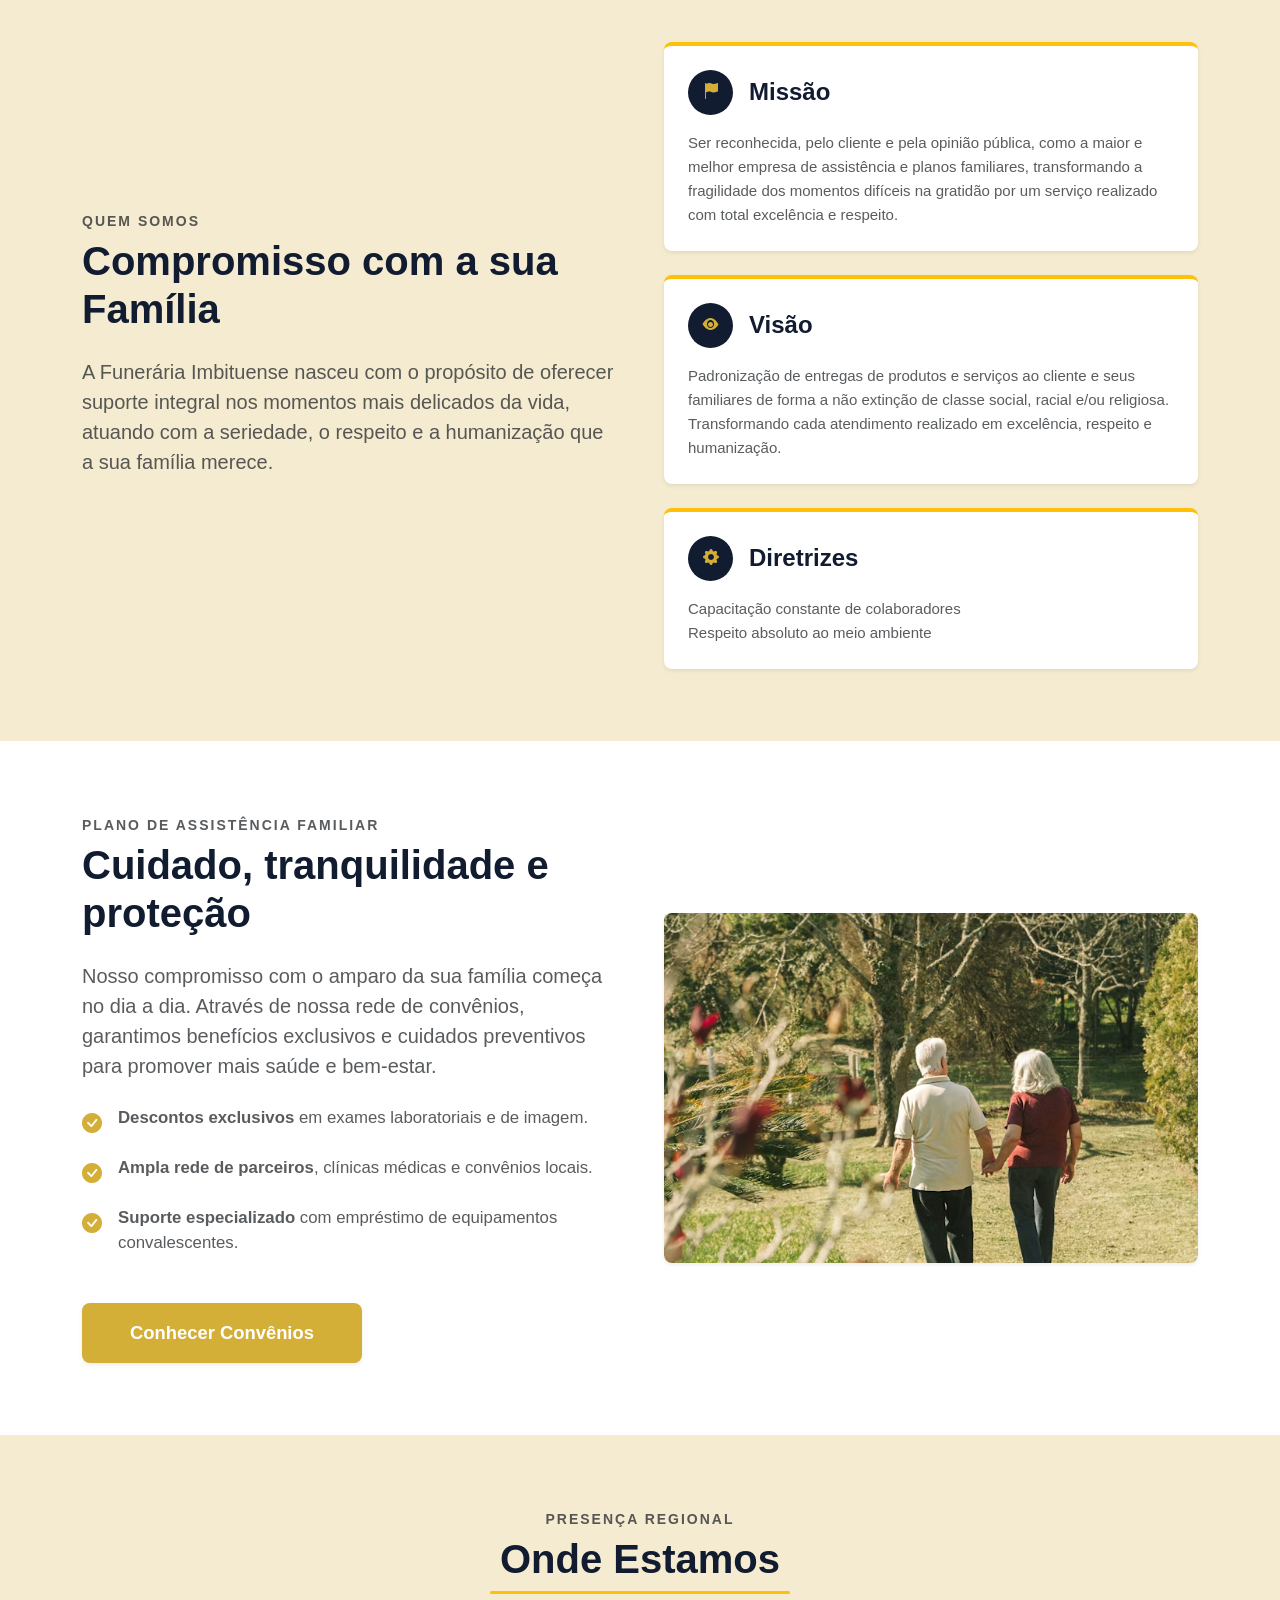
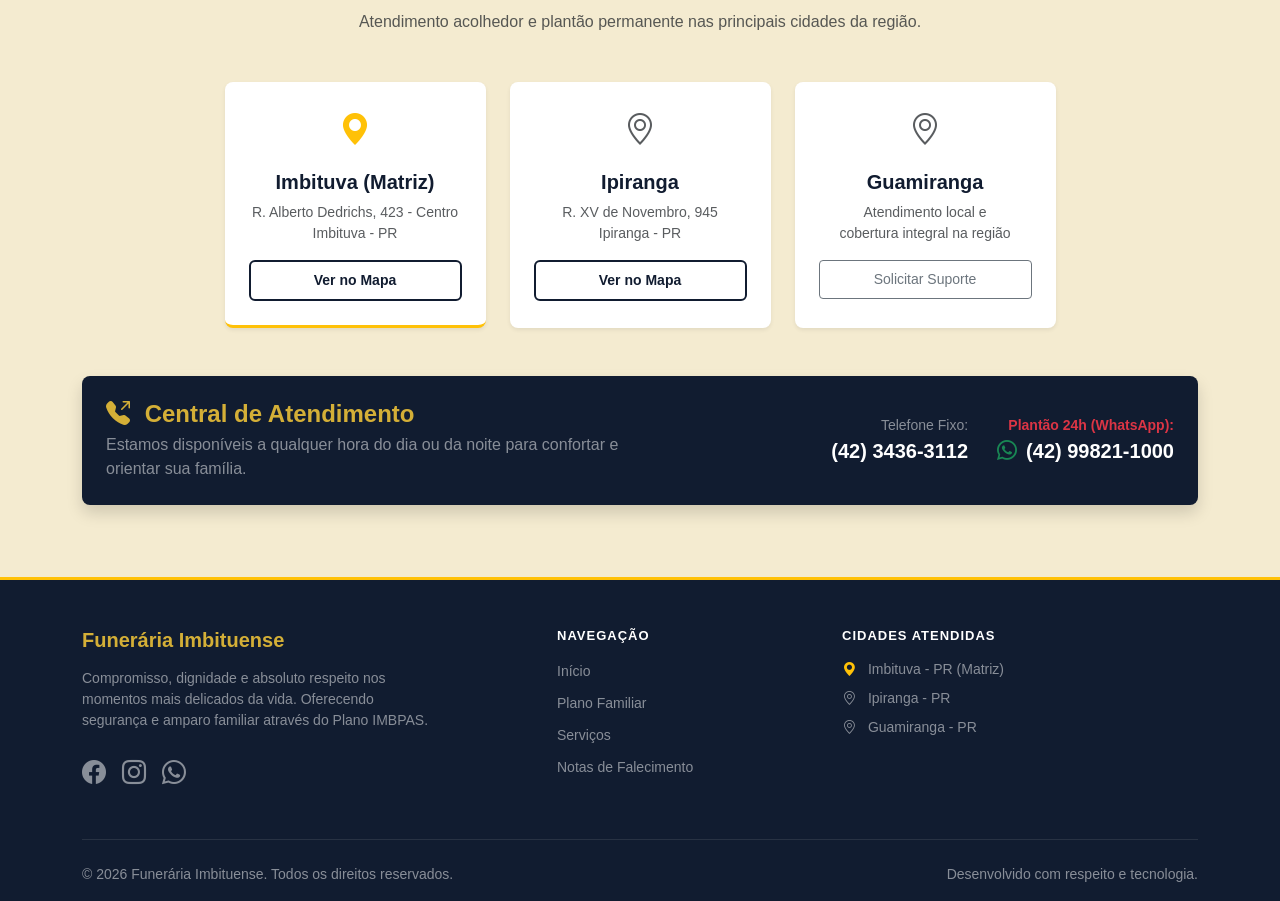
==== commit 01d207fd: "Correção missões" ====
--- a/index.html
+++ b/index.html
@@ -189,9 +189,7 @@
                                     <h4 class="fw-bold text-azul mb-0">Missão</h4>
                                 </div>
                                 <p class="text-muted mb-0" style="font-size: 15px; line-height: 1.6;">
-                                    Ser reconhecida, seja pelo cliente contratante ou pela opinião pública, como a maior
-                                    e melhor empresa do segmento funerário na conversão da dor eminente pela gratidão do
-                                    serviço realizado com excelência.
+                                    Ser reconhecida, pelo cliente e pela opinião pública, como a maior e melhor empresa de assistência e planos familiares, transformando a fragilidade dos momentos difíceis na gratidão por um serviço realizado com total excelência e respeito.
                                 </p>
                             </div>
                         </div>
@@ -382,8 +380,8 @@
                         segurança e amparo familiar através do Plano IMBPAS.
                     </p>
                     <div class="fs-4 d-flex gap-3 justify-content-center justify-content-lg-start">
-                        <a href="#" class="text-white-50 hover-dourado"><i class="bi bi-facebook"></i></a>
-                        <a href="#" class="text-white-50 hover-dourado"><i class="bi bi-instagram"></i></a>
+                        <a href="https://www.facebook.com/funerariaimbituvenseimbpas" class="text-white-50 hover-dourado"><i class="bi bi-facebook"></i></a>
+                        <a href="https://www.instagram.com/planofamiliarimbpas/" class="text-white-50 hover-dourado"><i class="bi bi-instagram"></i></a>
                         <a href="https://wa.me/5542998211000" target="_blank" class="text-white-50 hover-dourado"><i
                                 class="bi bi-whatsapp"></i></a>
                     </div>
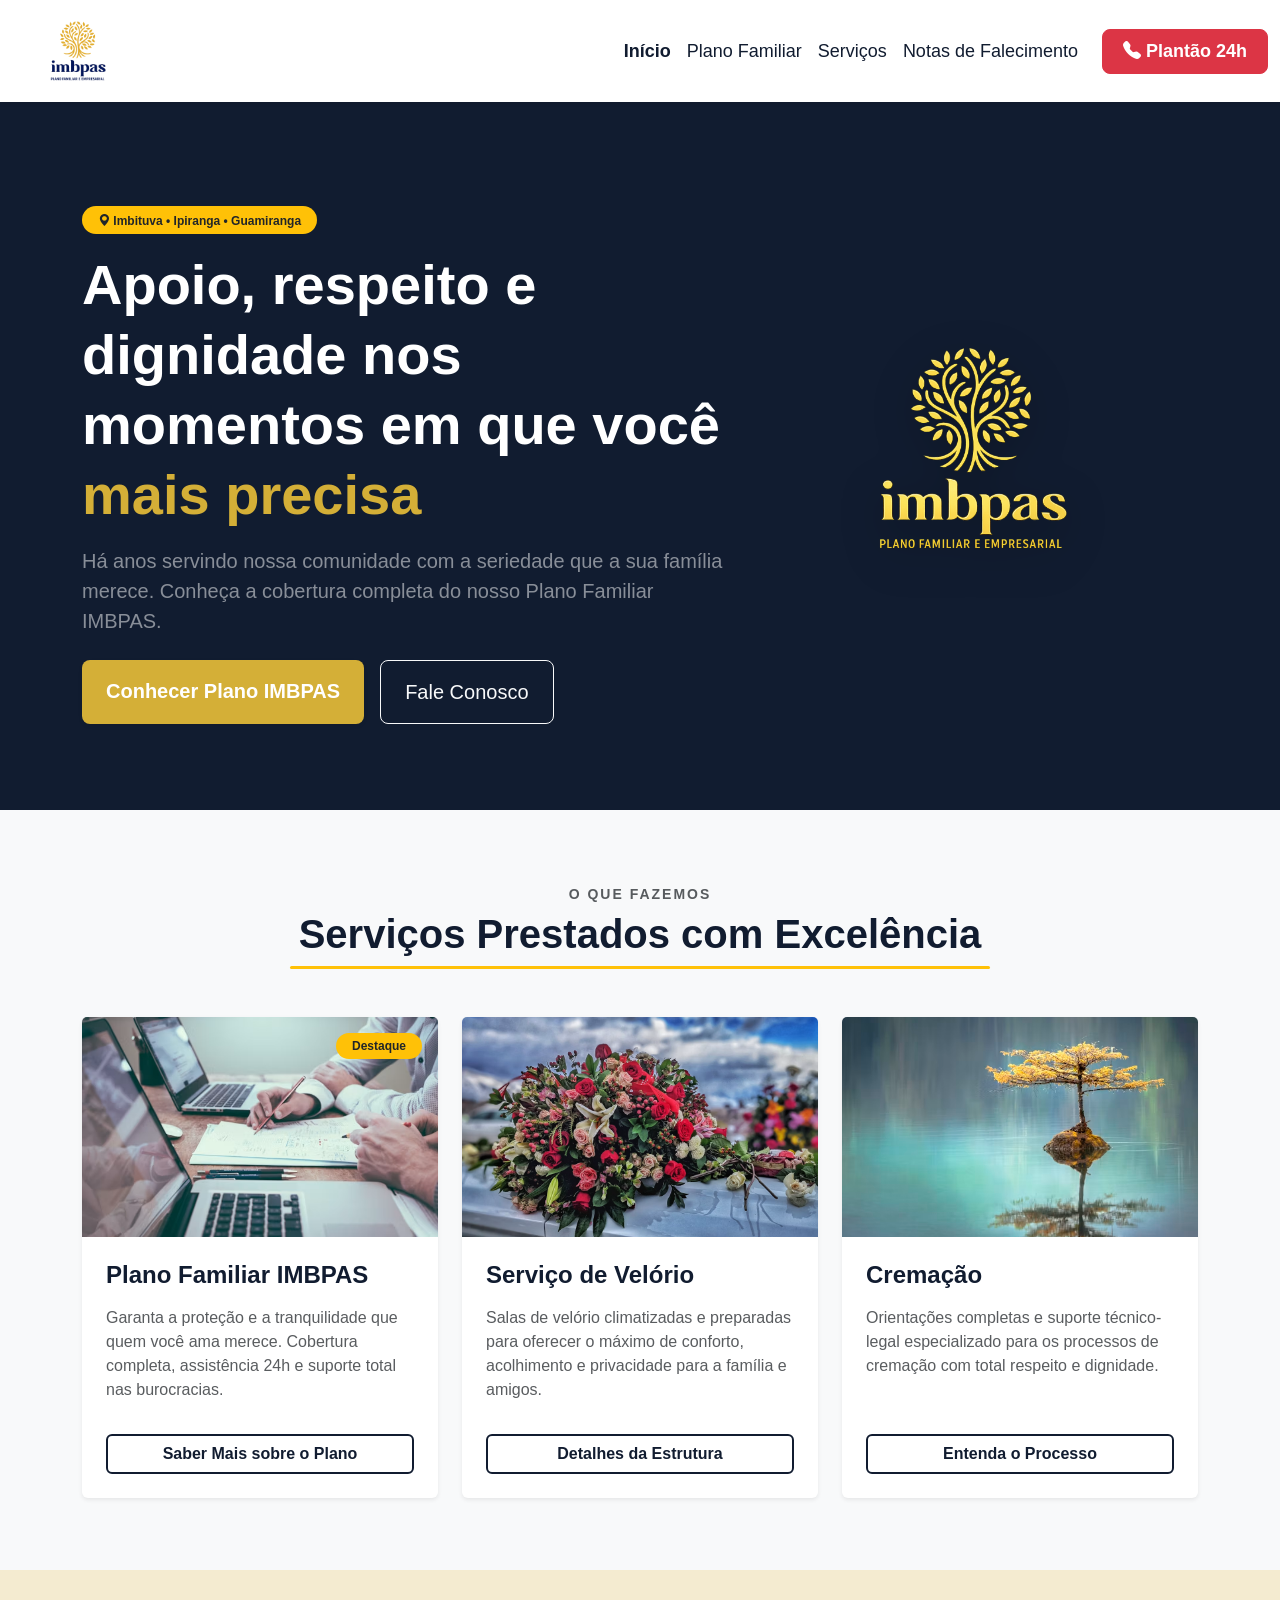
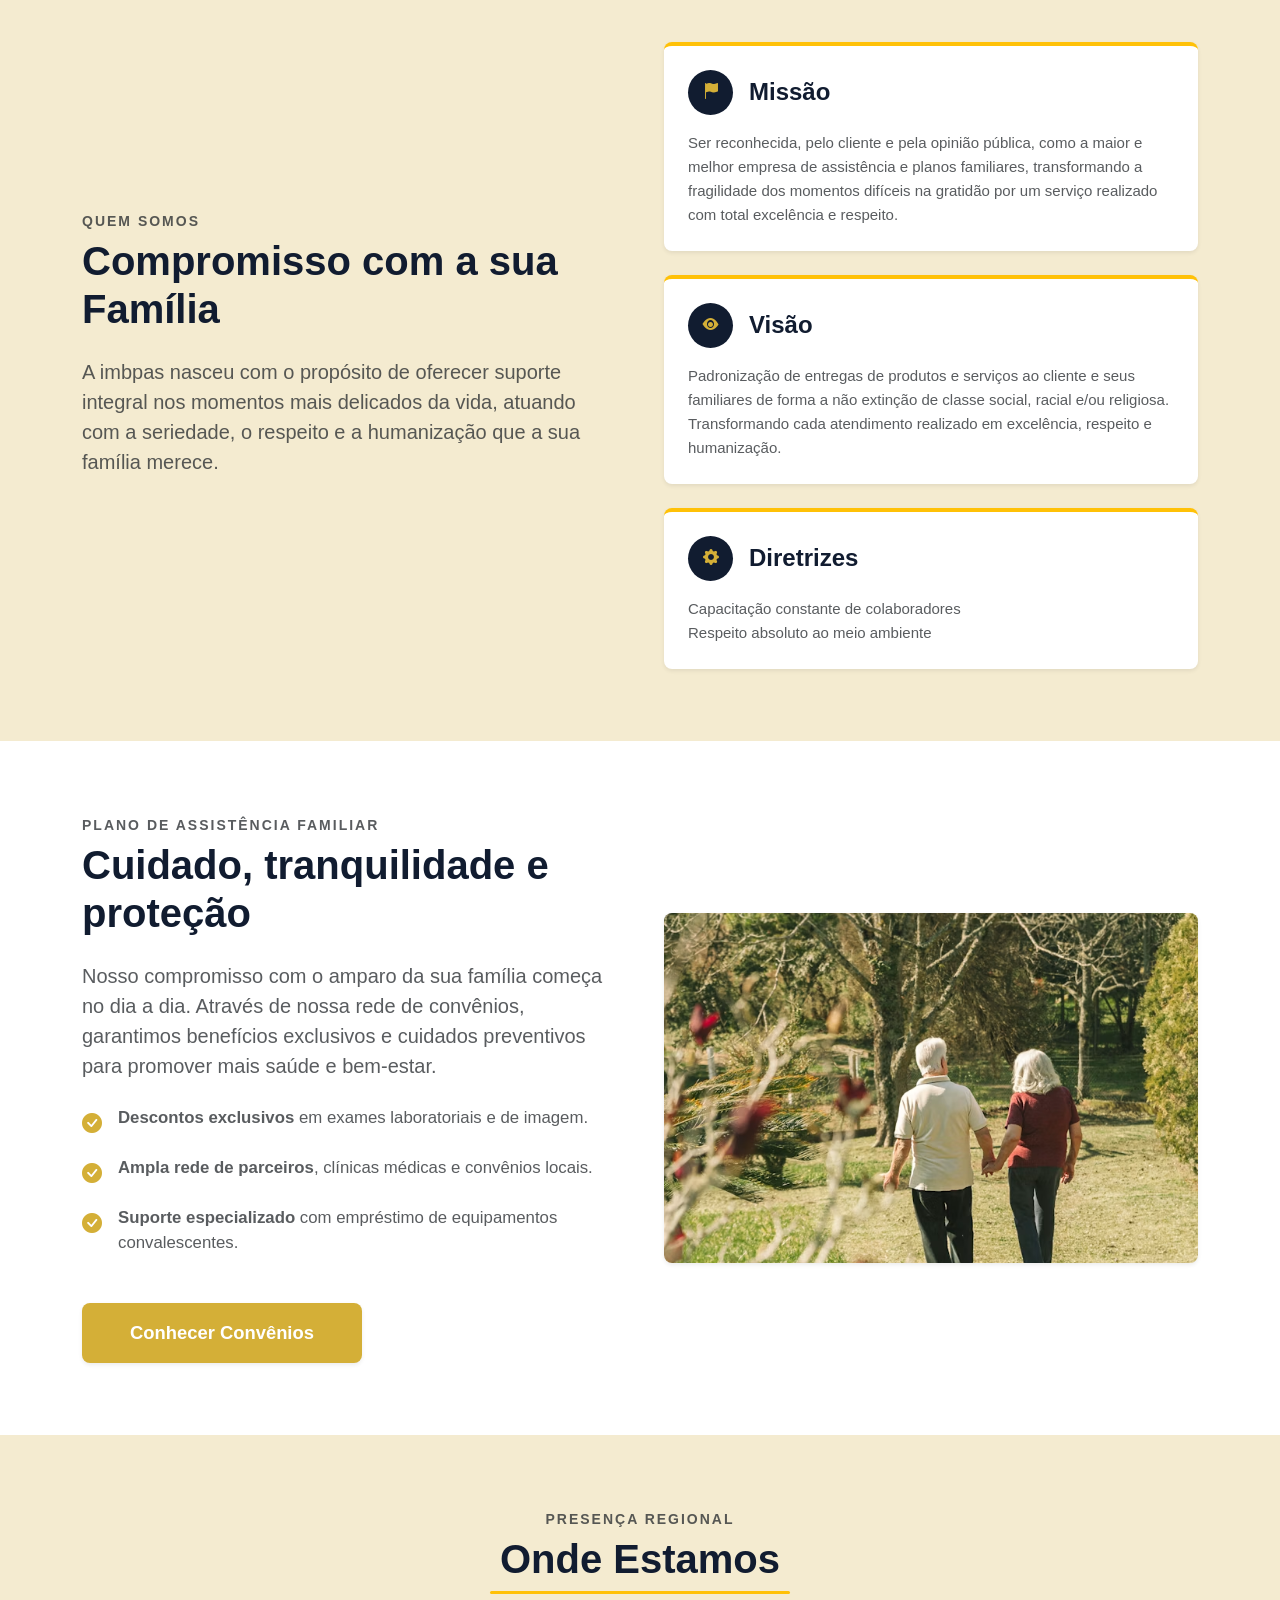
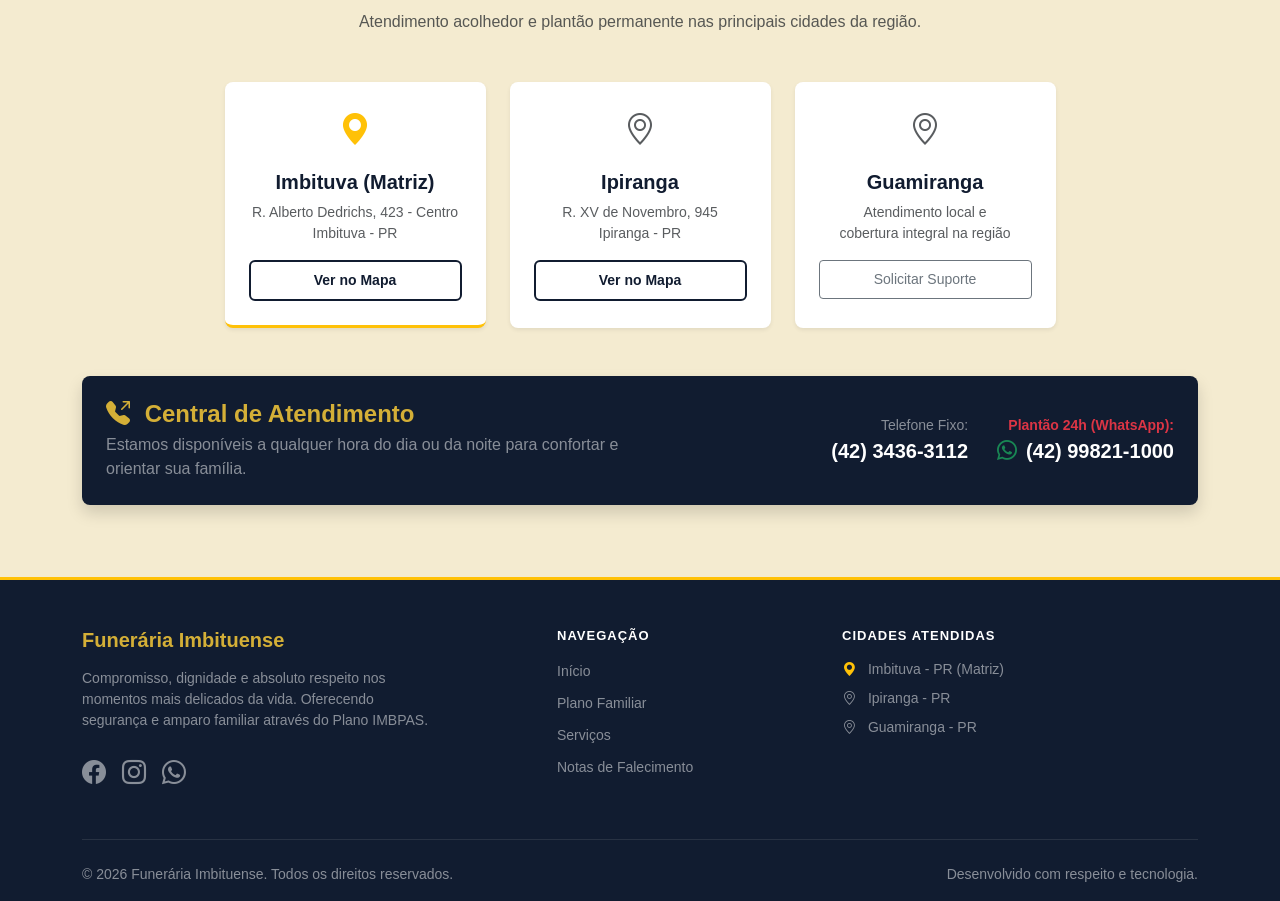
==== commit 7b91c7df: "Correção quem somos" ====
--- a/index.html
+++ b/index.html
@@ -170,7 +170,7 @@
                         style="font-size: 14px; letter-spacing: 2px;">Quem Somos</span>
                     <h2 class="display-6 fw-bold text-azul mt-1 mb-4">Compromisso com a sua Família</h2>
                     <p class="lead text-muted mb-4">
-                        A Funerária Imbituense nasceu com o propósito de oferecer suporte integral nos momentos mais
+                        A imbpas nasceu com o propósito de oferecer suporte integral nos momentos mais
                         delicados da vida, atuando com a seriedade, o respeito e a humanização que a sua família merece.
                     </p>
                     <div class="border-start border-warning border-4 ps-4 my-4">
